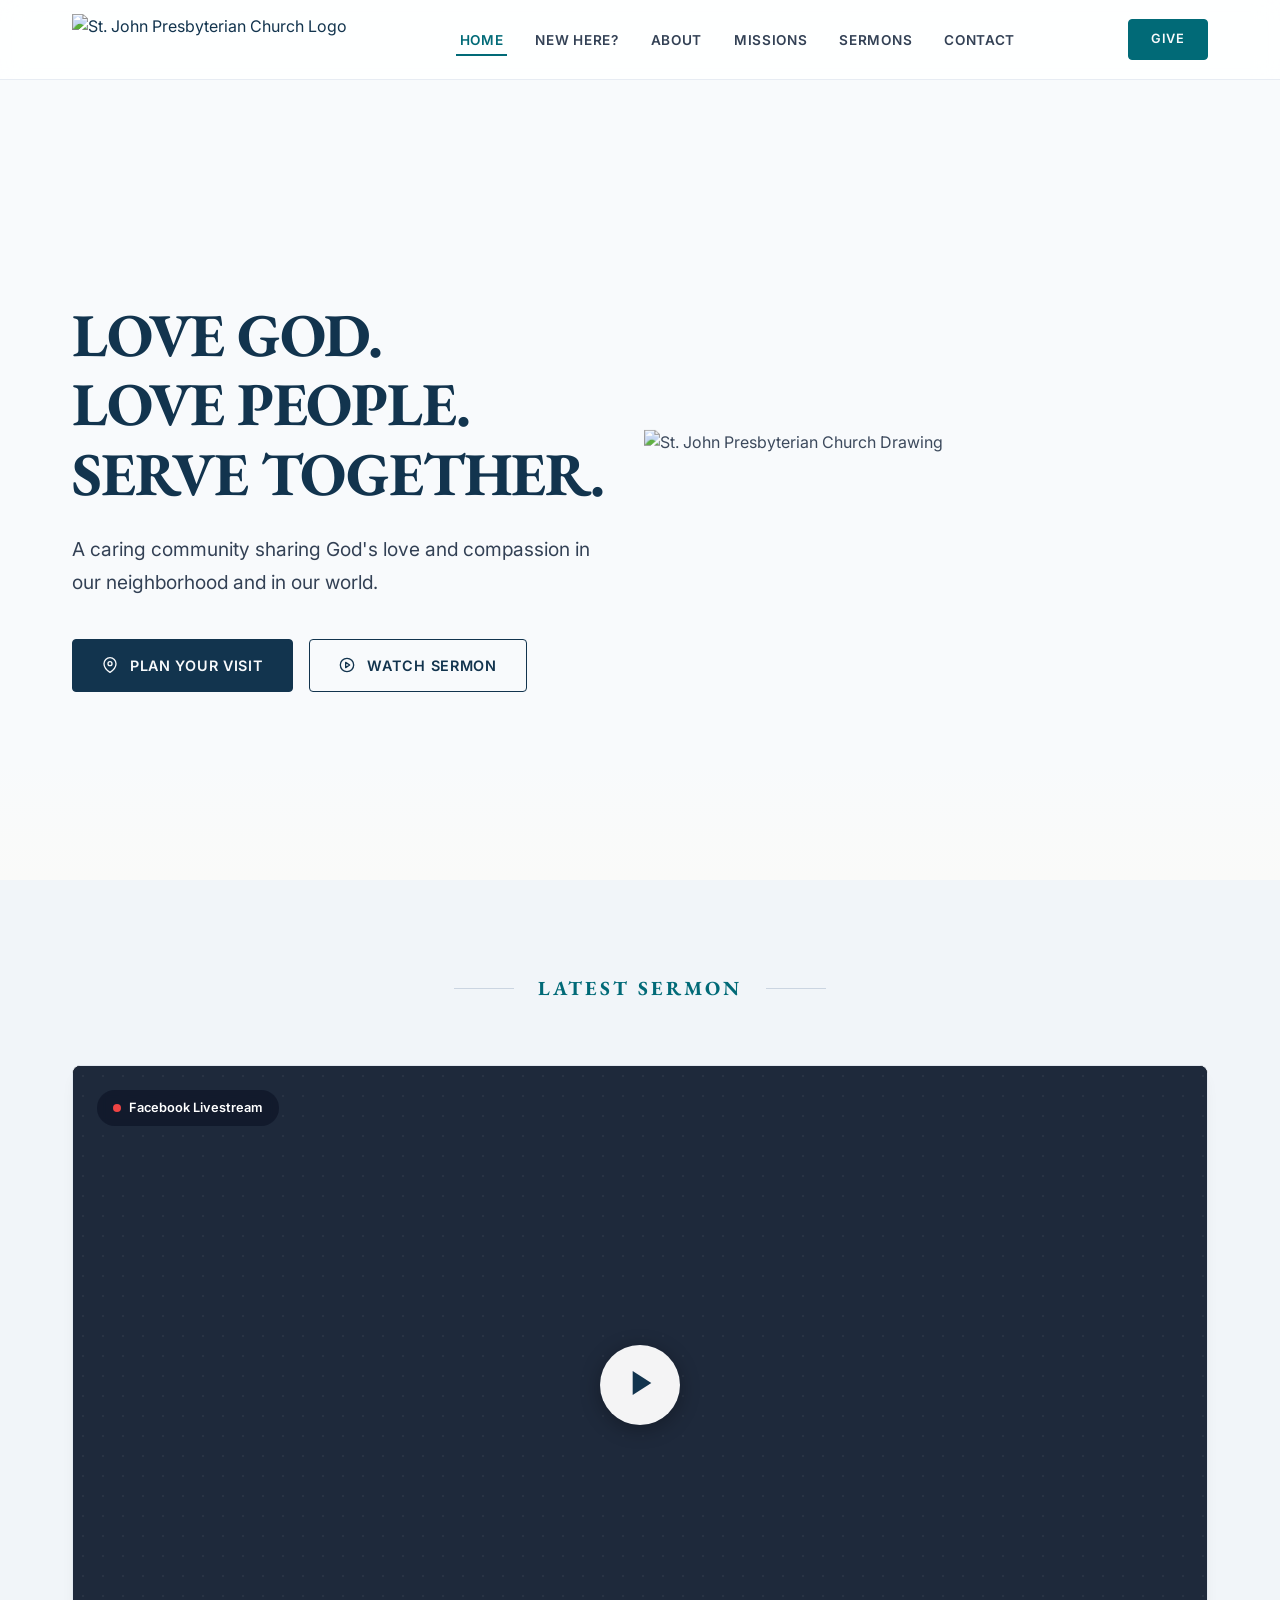
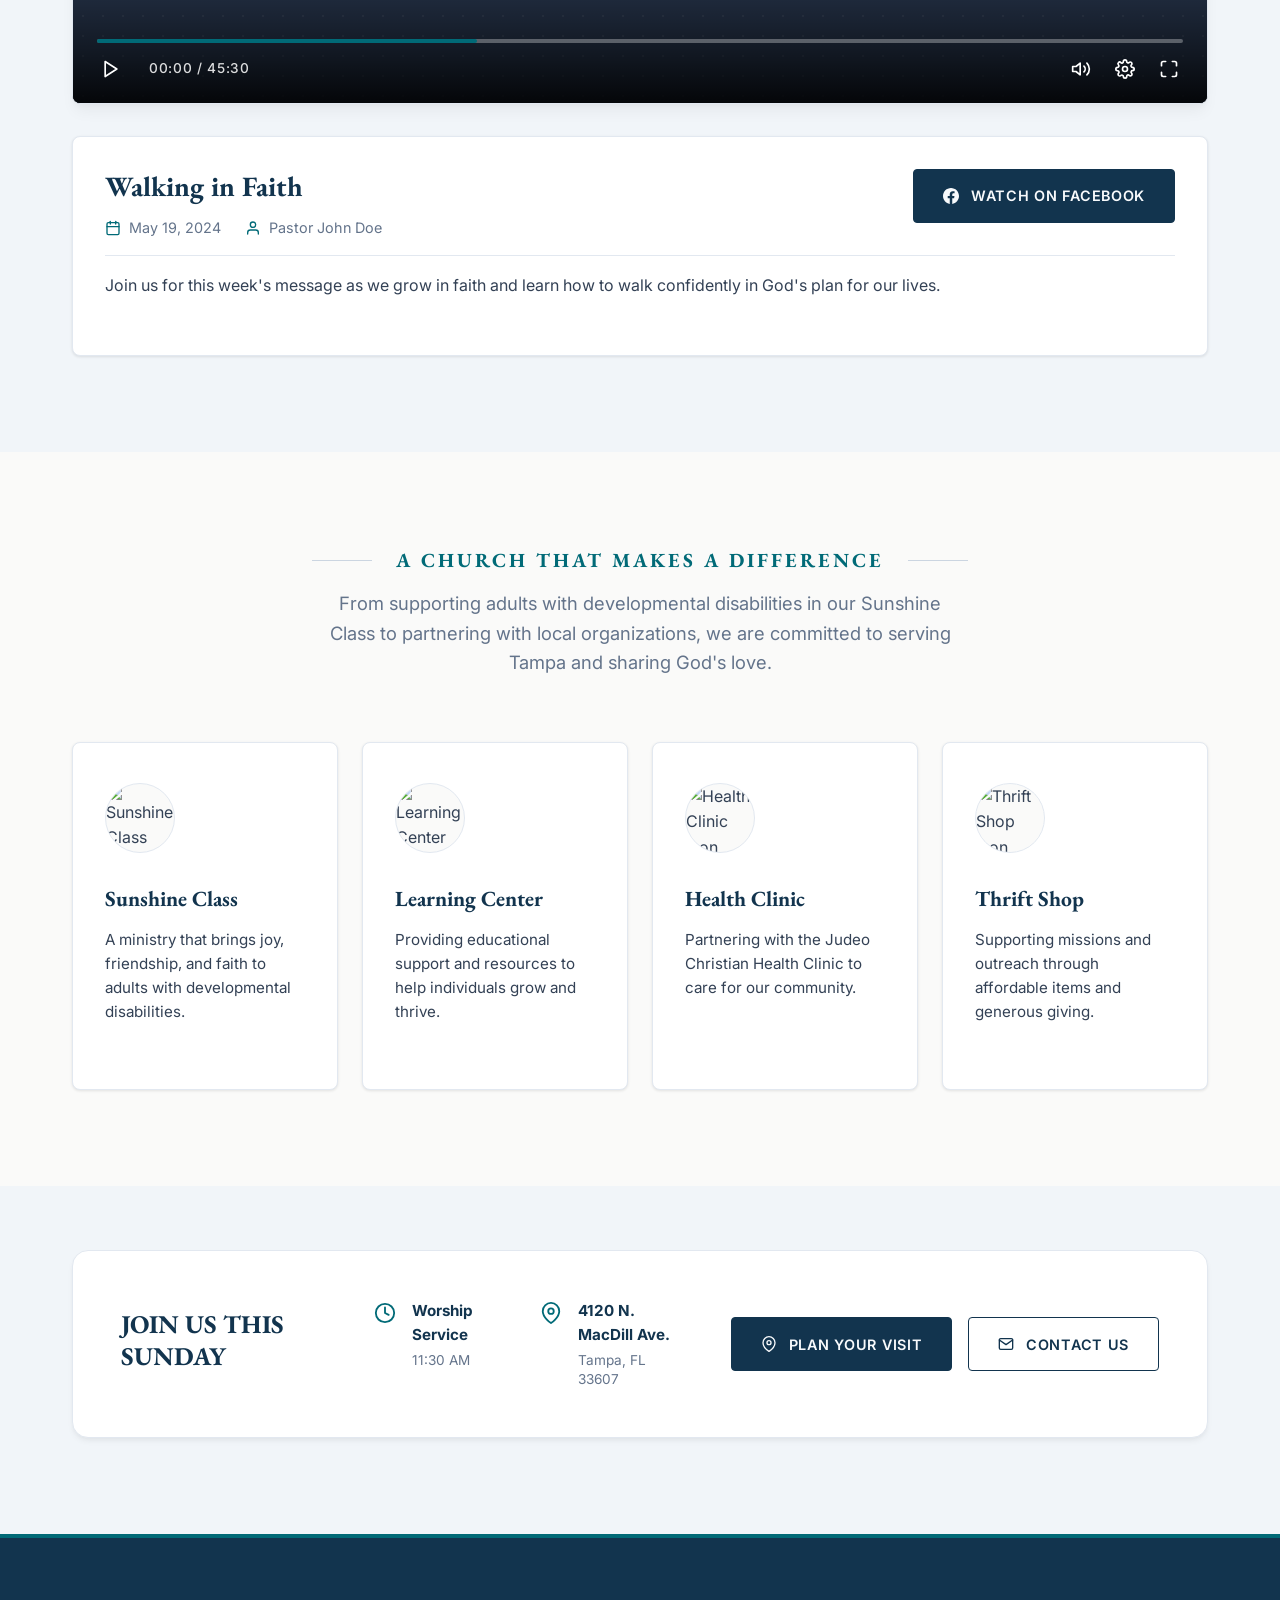
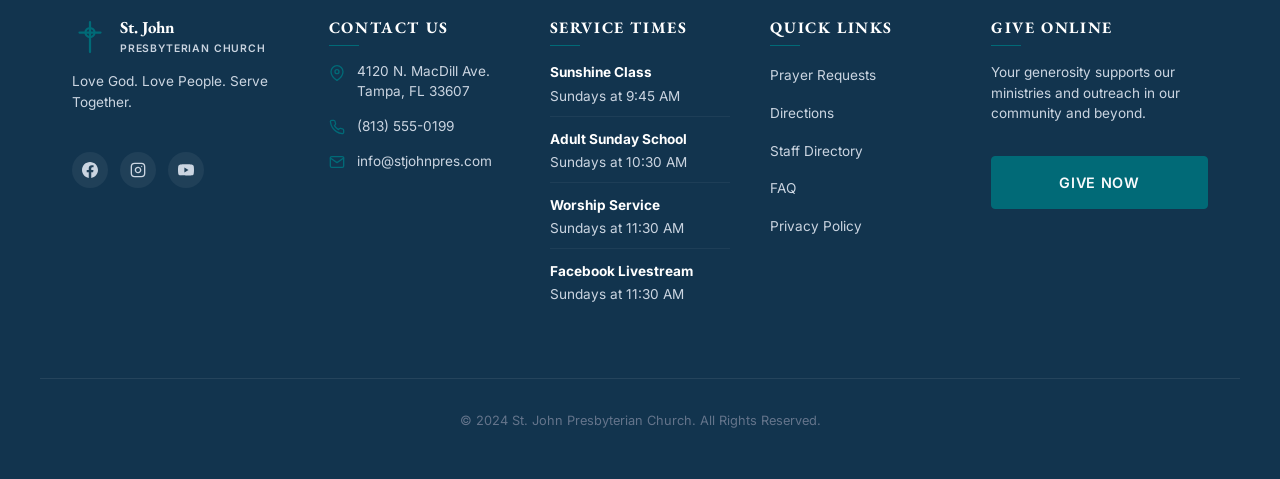
==== index.html @ 729cf743 "Add files via upload" ====
<!DOCTYPE html>
<html lang="en">
<head>
  <meta charset="UTF-8">
  <meta name="viewport" content="width=device-width, initial-scale=1.0">
  <title>Home - St. John Presbyterian Church</title>
  <meta name="description" content="Welcome to St. John Presbyterian Church in Tampa, FL. A caring community sharing God's love and compassion. Join us for worship this Sunday.">
  <link rel="stylesheet" href="style.css">
</head>
<body>

  <!-- --- HEADER & NAVIGATION --- -->
  <header class="header" id="main-header">
    <div class="container header-container">
      <a href="index.html" class="logo" id="header-logo-link">
        <img src="images/logo.png" alt="St. John Presbyterian Church Logo" class="header-logo-img" id="header-logo-img">
      </a>

      <!-- Desktop Navigation Menu -->
      <nav class="nav-menu-wrapper">
        <ul class="nav-menu" id="desktop-nav">
          <li><a href="index.html" class="nav-link active">Home</a></li>
          <li><a href="new-here.html" class="nav-link">New Here?</a></li>
          <li><a href="about.html" class="nav-link">About</a></li>
          <li><a href="missions.html" class="nav-link">Missions</a></li>
          <li><a href="sermons.html" class="nav-link">Sermons</a></li>
          <li><a href="contact.html" class="nav-link">Contact</a></li>
        </ul>
      </nav>

      <div class="header-cta">
        <a href="#give-section" class="btn btn-accent btn-give" id="header-give-btn">Give</a>
        <button class="hamburger" id="menu-toggle" aria-label="Toggle Navigation Menu">
          <span></span>
          <span></span>
          <span></span>
        </button>
      </div>
    </div>
  </header>

  <!-- Mobile Drawer Menu Overlay -->
  <div class="mobile-drawer-overlay" id="menu-overlay"></div>
  
  <!-- Mobile Drawer Menu -->
  <div class="mobile-drawer" id="mobile-menu-drawer">
    <ul class="mobile-nav-list">
      <li><a href="index.html" class="mobile-nav-link active">Home</a></li>
      <li><a href="new-here.html" class="mobile-nav-link">New Here?</a></li>
      <li><a href="about.html" class="mobile-nav-link">About</a></li>
      <li><a href="missions.html" class="mobile-nav-link">Missions</a></li>
      <li><a href="sermons.html" class="mobile-nav-link">Sermons</a></li>
      <li><a href="contact.html" class="mobile-nav-link">Contact</a></li>
    </ul>
    <div style="margin-top: 2rem;">
      <a href="#give-section" class="btn btn-accent" style="width: 100%;" id="mobile-give-btn">Give Now</a>
    </div>
  </div>

  <!-- --- HERO SECTION --- -->
  <section class="hero-home fade-in-element visible">
    <div class="container grid-2">
      <div class="hero-content">
        <h1 class="hero-title" id="home-hero-title">
          <span>LOVE GOD.</span>
          <span>LOVE PEOPLE.</span>
          <span>SERVE TOGETHER.</span>
        </h1>
        <p class="hero-subtitle" id="home-hero-subtitle">
          <span class="desktop-text">A caring community sharing God's love and compassion in our neighborhood and in our world.</span>
          <span class="mobile-text" style="display:none;">Community-focused church serving Tampa.</span>
        </p>
        <div class="hero-buttons">
          <a href="contact.html" class="btn btn-filled" id="hero-plan-visit-btn">
            <svg xmlns="http://www.w3.org/2000/svg" viewBox="0 0 24 24" fill="none" stroke="currentColor" stroke-width="2" stroke-linecap="round" stroke-linejoin="round">
              <path d="M21 10c0 7-9 13-9 13s-9-6-9-13a9 9 0 0 1 18 0z"></path>
              <circle cx="12" cy="10" r="3"></circle>
            </svg>
            Plan Your Visit
          </a>
          <a href="sermons.html" class="btn btn-outline" id="hero-watch-sermon-btn">
            <svg xmlns="http://www.w3.org/2000/svg" viewBox="0 0 24 24" fill="none" stroke="currentColor" stroke-width="2" stroke-linecap="round" stroke-linejoin="round">
              <circle cx="12" cy="12" r="10"></circle>
              <polygon points="10 8 16 12 10 16 10 8"></polygon>
            </svg>
            Watch Sermon
          </a>
        </div>
      </div>
    </div>
    <!-- Clean line SVG Illustration overlayed on the right for desktop -->
    <div class="hero-illustration-wrap">
      <img src="images/church_illustration.svg" alt="St. John Presbyterian Church Drawing" />
    </div>
  </section>

  <!-- --- LATEST SERMON SECTION --- -->
  <section class="section section-bg fade-in-element">
    <div class="container">
      <div class="section-title-wrap">
        <div class="section-title-decor">
          <h2>Latest Sermon</h2>
        </div>
      </div>

      <div class="video-player-container" id="latest-sermon-player">
        <div class="video-screen">
          <div class="video-badge" id="player-badge">Facebook Livestream</div>
          <button class="video-play-center" id="player-play-btn" aria-label="Play Sermon Video">
            <svg xmlns="http://www.w3.org/2000/svg" viewBox="0 0 24 24" fill="currentColor">
              <polygon points="5 3 19 12 5 21 5 3"></polygon>
            </svg>
          </button>
          
          <div class="video-controls">
            <div class="video-timeline-wrap" id="player-timeline">
              <div class="video-timeline-bar" id="player-timeline-bar"></div>
            </div>
            <div class="video-control-buttons">
              <div class="video-control-left">
                <button class="video-icon-btn" id="player-play-btn-ctrl" aria-label="Play/Pause">
                  <svg xmlns="http://www.w3.org/2000/svg" viewBox="0 0 24 24" fill="none" stroke="currentColor" stroke-width="2" stroke-linecap="round" stroke-linejoin="round">
                    <polygon points="5 3 19 12 5 21 5 3"></polygon>
                  </svg>
                </button>
                <span class="video-time" id="player-time-display">00:00 / 45:30</span>
              </div>
              <div class="video-control-right">
                <button class="video-icon-btn" aria-label="Volume">
                  <svg xmlns="http://www.w3.org/2000/svg" viewBox="0 0 24 24" fill="none" stroke="currentColor" stroke-width="2" stroke-linecap="round" stroke-linejoin="round">
                    <polygon points="11 5 6 9 2 9 2 15 6 15 11 19 11 5"></polygon>
                    <path d="M19.07 4.93a10 10 0 0 1 0 14.14M15.54 8.46a5 5 0 0 1 0 7.07"></path>
                  </svg>
                </button>
                <button class="video-icon-btn" aria-label="Settings">
                  <svg xmlns="http://www.w3.org/2000/svg" viewBox="0 0 24 24" fill="none" stroke="currentColor" stroke-width="2" stroke-linecap="round" stroke-linejoin="round">
                    <circle cx="12" cy="12" r="3"></circle>
                    <path d="M19.4 15a1.65 1.65 0 0 0 .33 1.82l.06.06a2 2 0 1 1-2.83 2.83l-.06-.06a1.65 1.65 0 0 0-1.82-.33 1.65 1.65 0 0 0-1 1.51V21a2 2 0 0 1-4 0v-.09A1.65 1.65 0 0 0 9 19.4a1.65 1.65 0 0 0-1.82.33l-.06.06a2 2 0 1 1-2.83-2.83l.06-.06a1.65 1.65 0 0 0 .33-1.82 1.65 1.65 0 0 0-1.51-1H3a2 2 0 0 1 0-4h.09A1.65 1.65 0 0 0 4.6 9a1.65 1.65 0 0 0-.33-1.82l-.06-.06a2 2 0 1 1 2.83-2.83l.06.06a1.65 1.65 0 0 0 1.82.33H9a1.65 1.65 0 0 0 1-1.51V3a2 2 0 0 1 4 0v.09a1.65 1.65 0 0 0 1 1.51 1.65 1.65 0 0 0 1.82-.33l.06-.06a2 2 0 1 1 2.83 2.83l-.06.06a1.65 1.65 0 0 0-.33 1.82V9a1.65 1.65 0 0 0 1.51 1H21a2 2 0 0 1 0 4h-.09a1.65 1.65 0 0 0-1.51 1z"></path>
                  </svg>
                </button>
                <button class="video-icon-btn" aria-label="Fullscreen">
                  <svg xmlns="http://www.w3.org/2000/svg" viewBox="0 0 24 24" fill="none" stroke="currentColor" stroke-width="2" stroke-linecap="round" stroke-linejoin="round">
                    <path d="M8 3H5a2 2 0 0 0-2 2v3m18 0V5a2 2 0 0 0-2-2h-3m0 18h3a2 2 0 0 0 2-2v-3M3 16v3a2 2 0 0 0 2 2h3"></path>
                  </svg>
                </button>
              </div>
            </div>
          </div>
        </div>
      </div>

      <div class="video-meta-block">
        <div class="video-meta-header">
          <div>
            <h3 class="video-meta-title" id="sermon-title">Walking in Faith</h3>
            <div class="video-meta-info">
              <div class="video-meta-info-item">
                <svg xmlns="http://www.w3.org/2000/svg" viewBox="0 0 24 24" fill="none" stroke="currentColor" stroke-width="2" stroke-linecap="round" stroke-linejoin="round">
                  <rect x="3" y="4" width="18" height="18" rx="2" ry="2"></rect>
                  <line x1="16" y1="2" x2="16" y2="6"></line>
                  <line x1="8" y1="2" x2="8" y2="6"></line>
                  <line x1="3" y1="10" x2="21" y2="10"></line>
                </svg>
                <span>May 19, 2024</span>
              </div>
              <div class="video-meta-info-item">
                <svg xmlns="http://www.w3.org/2000/svg" viewBox="0 0 24 24" fill="none" stroke="currentColor" stroke-width="2" stroke-linecap="round" stroke-linejoin="round">
                  <path d="M20 21v-2a4 4 0 0 0-4-4H8a4 4 0 0 0-4 4v2"></path>
                  <circle cx="12" cy="7" r="4"></circle>
                </svg>
                <span>Pastor John Doe</span>
              </div>
            </div>
          </div>
          <a href="https://facebook.com" class="btn btn-filled" target="_blank" rel="noopener noreferrer" id="fb-watch-btn">
            <svg xmlns="http://www.w3.org/2000/svg" viewBox="0 0 24 24" fill="currentColor" style="width:16px;height:16px;">
              <path d="M24 12.073c0-6.627-5.373-12-12-12s-12 5.373-12 12c0 5.99 4.388 10.954 10.125 11.854v-8.385H7.078v-3.47h3.047V9.43c0-3.007 1.792-4.669 4.533-4.669 1.312 0 2.686.235 2.686.235v2.953H15.83c-1.491 0-1.956.925-1.956 1.874v2.25h3.328l-.532 3.47h-2.796v8.385C19.612 23.027 24 18.062 24 12.073z"/>
            </svg>
            Watch on Facebook
          </a>
        </div>
        <p class="video-meta-desc" id="sermon-desc">
          Join us for this week's message as we grow in faith and learn how to walk confidently in God's plan for our lives.
        </p>
      </div>
    </div>
  </section>

  <!-- --- A CHURCH THAT MAKES A DIFFERENCE --- -->
  <section class="section fade-in-element">
    <div class="container">
      <div class="section-title-wrap">
        <div class="section-title-decor">
          <h2>A Church That Makes A Difference</h2>
        </div>
        <p class="section-subtitle">
          From supporting adults with developmental disabilities in our Sunshine Class to partnering with local organizations, we are committed to serving Tampa and sharing God's love.
        </p>
      </div>

      <!-- Responsive layout: Grid on desktop, vertical List items on mobile -->
      <div class="card-grid grid-4 home-difference-grid">
        
        <!-- Desktop Card 1 -->
        <div class="card">
          <div class="card-icon-wrap">
            <img src="images/ministry_sunshine.svg" alt="Sunshine Class Icon" />
          </div>
          <h3>Sunshine Class</h3>
          <p class="card-desc">A ministry that brings joy, friendship, and faith to adults with developmental disabilities.</p>
        </div>

        <!-- Desktop Card 2 -->
        <div class="card">
          <div class="card-icon-wrap">
            <img src="images/ministry_learning.svg" alt="Learning Center Icon" />
          </div>
          <h3>Learning Center</h3>
          <p class="card-desc">Providing educational support and resources to help individuals grow and thrive.</p>
        </div>

        <!-- Desktop Card 3 -->
        <div class="card">
          <div class="card-icon-wrap">
            <img src="images/ministry_clinic.svg" alt="Health Clinic Icon" />
          </div>
          <h3>Health Clinic</h3>
          <p class="card-desc">Partnering with the Judeo Christian Health Clinic to care for our community.</p>
        </div>

        <!-- Desktop Card 4 -->
        <div class="card">
          <div class="card-icon-wrap">
            <img src="images/ministry_thrift.svg" alt="Thrift Shop Icon" />
          </div>
          <h3>Thrift Shop</h3>
          <p class="card-desc">Supporting missions and outreach through affordable items and generous giving.</p>
        </div>

        <!-- --- Mobile List Items (Hidden on Desktop) --- -->
        <!-- Mobile Item 1 -->
        <a href="missions.html" class="mobile-list-item">
          <div class="mobile-list-content">
            <div class="mobile-list-icon">
              <img src="images/ministry_sunshine.svg" alt="" />
            </div>
            <div class="mobile-list-text">
              <h4>Sunshine Class</h4>
              <p>A ministry that brings joy and support to adults with developmental disabilities.</p>
            </div>
          </div>
          <div class="mobile-list-chevron">
            <svg xmlns="http://www.w3.org/2000/svg" viewBox="0 0 24 24" fill="none" stroke="currentColor" stroke-width="2" stroke-linecap="round" stroke-linejoin="round">
              <polyline points="9 18 15 12 9 6"></polyline>
            </svg>
          </div>
        </a>

        <!-- Mobile Item 2 -->
        <a href="missions.html" class="mobile-list-item">
          <div class="mobile-list-content">
            <div class="mobile-list-icon">
              <img src="images/ministry_learning.svg" alt="" />
            </div>
            <div class="mobile-list-text">
              <h4>Learning Center</h4>
              <p>Providing educational support and resources to help individuals grow and thrive.</p>
            </div>
          </div>
          <div class="mobile-list-chevron">
            <svg xmlns="http://www.w3.org/2000/svg" viewBox="0 0 24 24" fill="none" stroke="currentColor" stroke-width="2" stroke-linecap="round" stroke-linejoin="round">
              <polyline points="9 18 15 12 9 6"></polyline>
            </svg>
          </div>
        </a>

        <!-- Mobile Item 3 -->
        <a href="missions.html" class="mobile-list-item">
          <div class="mobile-list-content">
            <div class="mobile-list-icon">
              <img src="images/ministry_clinic.svg" alt="" />
            </div>
            <div class="mobile-list-text">
              <h4>Health Clinic</h4>
              <p>Partnering with the Judeo Christian Health Clinic to care for our community.</p>
            </div>
          </div>
          <div class="mobile-list-chevron">
            <svg xmlns="http://www.w3.org/2000/svg" viewBox="0 0 24 24" fill="none" stroke="currentColor" stroke-width="2" stroke-linecap="round" stroke-linejoin="round">
              <polyline points="9 18 15 12 9 6"></polyline>
            </svg>
          </div>
        </a>

        <!-- Mobile Item 4 -->
        <a href="missions.html" class="mobile-list-item">
          <div class="mobile-list-content">
            <div class="mobile-list-icon">
              <img src="images/ministry_thrift.svg" alt="" />
            </div>
            <div class="mobile-list-text">
              <h4>Thrift Shop</h4>
              <p>Supporting missions and outreach through affordable items and generous giving.</p>
            </div>
          </div>
          <div class="mobile-list-chevron">
            <svg xmlns="http://www.w3.org/2000/svg" viewBox="0 0 24 24" fill="none" stroke="currentColor" stroke-width="2" stroke-linecap="round" stroke-linejoin="round">
              <polyline points="9 18 15 12 9 6"></polyline>
            </svg>
          </div>
        </a>

      </div>
    </div>
  </section>

  <!-- --- JOIN US THIS SUNDAY BANNER --- -->
  <section class="section section-bg fade-in-element" style="padding: 2rem 0 6rem 0;">
    <div class="container">
      <div class="banner-block">
        <div class="banner-block-inner">
          <div class="banner-block-info">
            <div class="banner-block-text">
              <h3>JOIN US THIS SUNDAY</h3>
            </div>
            <div class="banner-details-list">
              <div class="banner-detail-item">
                <svg xmlns="http://www.w3.org/2000/svg" viewBox="0 0 24 24" fill="none" stroke="currentColor" stroke-width="2" stroke-linecap="round" stroke-linejoin="round">
                  <circle cx="12" cy="12" r="10"></circle>
                  <polyline points="12 6 12 12 16 14"></polyline>
                </svg>
                <div>
                  <div class="banner-detail-title">Worship Service</div>
                  <div class="banner-detail-desc">11:30 AM</div>
                </div>
              </div>
              <div class="banner-detail-item">
                <svg xmlns="http://www.w3.org/2000/svg" viewBox="0 0 24 24" fill="none" stroke="currentColor" stroke-width="2" stroke-linecap="round" stroke-linejoin="round">
                  <path d="M21 10c0 7-9 13-9 13s-9-6-9-13a9 9 0 0 1 18 0z"></path>
                  <circle cx="12" cy="10" r="3"></circle>
                </svg>
                <div>
                  <div class="banner-detail-title">4120 N. MacDill Ave.</div>
                  <div class="banner-detail-desc">Tampa, FL 33607</div>
                </div>
              </div>
            </div>
          </div>
          <div class="banner-block-buttons">
            <a href="contact.html" class="btn btn-filled">
              <svg xmlns="http://www.w3.org/2000/svg" viewBox="0 0 24 24" fill="none" stroke="currentColor" stroke-width="2" stroke-linecap="round" stroke-linejoin="round">
                <path d="M21 10c0 7-9 13-9 13s-9-6-9-13a9 9 0 0 1 18 0z"></path>
                <circle cx="12" cy="10" r="3"></circle>
              </svg>
              Plan Your Visit
            </a>
            <a href="contact.html#contact-anchor" class="btn btn-outline">
              <svg xmlns="http://www.w3.org/2000/svg" viewBox="0 0 24 24" fill="none" stroke="currentColor" stroke-width="2" stroke-linecap="round" stroke-linejoin="round">
                <path d="M4 4h16c1.1 0 2 .9 2 2v12c0 1.1-.9 2-2 2H4c-1.1 0-2-.9-2-2V6c0-1.1.9-2 2-2z"></path>
                <polyline points="22,6 12,13 2,6"></polyline>
              </svg>
              Contact Us
            </a>
          </div>
        </div>
      </div>
    </div>
  </section>

  <!-- --- FOOTER --- -->
  <footer class="footer" id="give-section">
    <div class="container footer-grid">
      
      <!-- Column 1: Logo & Info -->
      <div class="footer-col-logo">
        <div class="footer-logo-wrap">
          <svg xmlns="http://www.w3.org/2000/svg" viewBox="0 0 24 24" fill="none" stroke="currentColor" stroke-width="1.5" stroke-linecap="round" stroke-linejoin="round">
            <path d="M 12 2 L 12 22 M 5 9 L 19 9" />
            <circle cx="12" cy="9" r="3" />
          </svg>
          <div class="footer-logo-title">St. John<br><span style="font-family:var(--font-sans); font-size: 0.65rem; font-weight: 600; text-transform: uppercase; letter-spacing: 0.08em; color: var(--color-border-dark);">Presbyterian Church</span></div>
        </div>
        <p class="footer-desc">
          Love God. Love People. Serve Together.
        </p>
        <div class="footer-social-icons">
          <a href="https://facebook.com" class="footer-social-link" aria-label="Facebook">
            <svg xmlns="http://www.w3.org/2000/svg" viewBox="0 0 24 24" fill="currentColor">
              <path d="M24 12.073c0-6.627-5.373-12-12-12s-12 5.373-12 12c0 5.99 4.388 10.954 10.125 11.854v-8.385H7.078v-3.47h3.047V9.43c0-3.007 1.792-4.669 4.533-4.669 1.312 0 2.686.235 2.686.235v2.953H15.83c-1.491 0-1.956.925-1.956 1.874v2.25h3.328l-.532 3.47h-2.796v8.385C19.612 23.027 24 18.062 24 12.073z"/>
            </svg>
          </a>
          <a href="https://instagram.com" class="footer-social-link" aria-label="Instagram">
            <svg xmlns="http://www.w3.org/2000/svg" viewBox="0 0 24 24" fill="none" stroke="currentColor" stroke-width="2" stroke-linecap="round" stroke-linejoin="round">
              <rect x="2" y="2" width="20" height="20" rx="5" ry="5"></rect>
              <path d="M16 11.37A4 4 0 1 1 12.63 8 4 4 0 0 1 16 11.37z"></path>
              <line x1="17.5" y1="6.5" x2="17.51" y2="6.5"></line>
            </svg>
          </a>
          <a href="https://youtube.com" class="footer-social-link" aria-label="YouTube">
            <svg xmlns="http://www.w3.org/2000/svg" viewBox="0 0 24 24" fill="currentColor">
              <path d="M23.498 6.163a3.003 3.003 0 0 0-2.11-2.11C19.517 3.545 12 3.545 12 3.545s-7.517 0-9.388.508a3.003 3.003 0 0 0-2.11 2.11C0 8.033 0 12 0 12s0 3.967.502 5.837a3.003 3.003 0 0 0 2.11 2.11c1.871.508 9.388.508 9.388.508s7.517 0 9.388-.508a3.002 3.002 0 0 0 2.11-2.11C24 15.967 24 12 24 12s0-3.967-.502-5.837zM9.545 15.568V8.432L15.818 12l-6.273 3.568z"/>
            </svg>
          </a>
        </div>
      </div>

      <!-- Column 2: Contact Info -->
      <div class="footer-col-info">
        <h4 class="footer-col-title">Contact Us</h4>
        <button class="footer-accordion-header">
          <span>Contact Us</span>
          <svg xmlns="http://www.w3.org/2000/svg" viewBox="0 0 24 24" fill="none" stroke="currentColor" stroke-width="2.5" stroke-linecap="round" stroke-linejoin="round">
            <polyline points="9 18 15 12 9 6"></polyline>
          </svg>
        </button>
        <div class="footer-accordion-content">
          <ul class="footer-info-list">
            <li class="footer-info-item">
              <svg xmlns="http://www.w3.org/2000/svg" viewBox="0 0 24 24" fill="none" stroke="currentColor" stroke-width="2" stroke-linecap="round" stroke-linejoin="round">
                <path d="M21 10c0 7-9 13-9 13s-9-6-9-13a9 9 0 0 1 18 0z"></path>
                <circle cx="12" cy="10" r="3"></circle>
              </svg>
              <span>4120 N. MacDill Ave.<br>Tampa, FL 33607</span>
            </li>
            <li class="footer-info-item">
              <svg xmlns="http://www.w3.org/2000/svg" viewBox="0 0 24 24" fill="none" stroke="currentColor" stroke-width="2" stroke-linecap="round" stroke-linejoin="round">
                <path d="M22 16.92v3a2 2 0 0 1-2.18 2 19.79 19.79 0 0 1-8.63-3.07 19.5 19.5 0 0 1-6-6 19.79 19.79 0 0 1-3.07-8.67A2 2 0 0 1 4.11 2h3a2 2 0 0 1 2 1.72 12.84 12.84 0 0 0 .7 2.81 2 2 0 0 1-.45 2.11L8.09 9.91a16 16 0 0 0 6 6l1.27-1.27a2 2 0 0 1 2.11-.45 12.84 12.84 0 0 0 2.81.7A2 2 0 0 1 22 16.92z"></path>
              </svg>
              <span>(813) 555-0199</span>
            </li>
            <li class="footer-info-item">
              <svg xmlns="http://www.w3.org/2000/svg" viewBox="0 0 24 24" fill="none" stroke="currentColor" stroke-width="2" stroke-linecap="round" stroke-linejoin="round">
                <path d="M4 4h16c1.1 0 2 .9 2 2v12c0 1.1-.9 2-2 2H4c-1.1 0-2-.9-2-2V6c0-1.1.9-2 2-2z"></path>
                <polyline points="22,6 12,13 2,6"></polyline>
              </svg>
              <span><a href="mailto:info@stjohnpres.com">info@stjohnpres.com</a></span>
            </li>
          </ul>
        </div>
      </div>

      <!-- Column 3: Service Times -->
      <div class="footer-col-times">
        <h4 class="footer-col-title">Service Times</h4>
        <button class="footer-accordion-header">
          <span>Service Times</span>
          <svg xmlns="http://www.w3.org/2000/svg" viewBox="0 0 24 24" fill="none" stroke="currentColor" stroke-width="2.5" stroke-linecap="round" stroke-linejoin="round">
            <polyline points="9 18 15 12 9 6"></polyline>
          </svg>
        </button>
        <div class="footer-accordion-content">
          <div class="footer-service-times">
            <div class="footer-time-row">
              <span class="footer-time-label">Sunshine Class</span>
              <span class="footer-time-value">Sundays at 9:45 AM</span>
            </div>
            <div class="footer-time-row">
              <span class="footer-time-label">Adult Sunday School</span>
              <span class="footer-time-value">Sundays at 10:30 AM</span>
            </div>
            <div class="footer-time-row">
              <span class="footer-time-label">Worship Service</span>
              <span class="footer-time-value">Sundays at 11:30 AM</span>
            </div>
            <div class="footer-time-row" style="border:none;">
              <span class="footer-time-label">Facebook Livestream</span>
              <span class="footer-time-value">Sundays at 11:30 AM</span>
            </div>
          </div>
        </div>
      </div>

      <!-- Column 4: Quick Links -->
      <div class="footer-col-nav">
        <h4 class="footer-col-title">Quick Links</h4>
        <button class="footer-accordion-header">
          <span>Quick Links</span>
          <svg xmlns="http://www.w3.org/2000/svg" viewBox="0 0 24 24" fill="none" stroke="currentColor" stroke-width="2.5" stroke-linecap="round" stroke-linejoin="round">
            <polyline points="9 18 15 12 9 6"></polyline>
          </svg>
        </button>
        <div class="footer-accordion-content">
          <ul class="footer-nav-list">
            <li><a href="#" class="footer-nav-link" data-open-modal="prayer">Prayer Requests</a></li>
            <li><a href="contact.html#directions" class="footer-nav-link">Directions</a></li>
            <li><a href="about.html#staff" class="footer-nav-link">Staff Directory</a></li>
            <li><a href="new-here.html#faq" class="footer-nav-link">FAQ</a></li>
            <li><a href="#" class="footer-nav-link">Privacy Policy</a></li>
          </ul>
        </div>
      </div>

      <!-- Column 5: Give Block -->
      <div class="footer-col-give">
        <h4 class="footer-col-title">Give Online</h4>
        <button class="footer-accordion-header">
          <span>Give Online</span>
          <svg xmlns="http://www.w3.org/2000/svg" viewBox="0 0 24 24" fill="none" stroke="currentColor" stroke-width="2.5" stroke-linecap="round" stroke-linejoin="round">
            <polyline points="9 18 15 12 9 6"></polyline>
          </svg>
        </button>
        <div class="footer-accordion-content">
          <div class="footer-give-block">
            <p class="footer-give-text">
              Your generosity supports our ministries and outreach in our community and beyond.
            </p>
            <a href="javascript:void(0)" onclick="showToast('Online Giving', 'Thank you for your support! Secure giving portal is loading...')" class="btn btn-accent" style="text-align: center;">Give Now</a>
          </div>
        </div>
      </div>

    </div>

    <div class="container footer-bottom">
      <p>&copy; 2024 St. John Presbyterian Church. All Rights Reserved.</p>
    </div>
  </footer>

  <!-- --- PRAYER REQUEST MODAL --- -->
  <div class="modal-overlay" id="prayer-modal">
    <div class="modal-container">
      <div class="modal-header">
        <h3 class="modal-title">Submit a Prayer Request</h3>
        <button class="modal-close" aria-label="Close Modal">
          <svg xmlns="http://www.w3.org/2000/svg" viewBox="0 0 24 24" fill="none" stroke="currentColor" stroke-width="2" stroke-linecap="round" stroke-linejoin="round">
            <line x1="18" y1="6" x2="6" y2="18"></line>
            <line x1="6" y1="6" x2="18" y2="18"></line>
          </svg>
        </button>
      </div>
      <div class="modal-body">
        <form id="prayer-request-form">
          <div class="form-group">
            <label for="prayer-name" class="form-label">Your Name (Optional)</label>
            <input type="text" id="prayer-name" class="form-input" placeholder="e.g. Jane Doe">
          </div>
          <div class="form-group">
            <label for="prayer-email" class="form-label">Email Address (Optional)</label>
            <input type="email" id="prayer-email" class="form-input" placeholder="e.g. jane@example.com">
          </div>
          <div class="form-group">
            <label for="prayer-content" class="form-label">Your Prayer Request</label>
            <textarea id="prayer-content" class="form-textarea" required placeholder="How can we pray for you?"></textarea>
          </div>
          <div class="form-group">
            <label class="form-checkbox-label">
              <input type="checkbox" id="prayer-anonymous">
              <span>Keep this request anonymous / pastoral staff only</span>
            </label>
          </div>
          <div class="form-btn-row">
            <button type="submit" class="btn btn-accent">Submit Request</button>
          </div>
        </form>
      </div>
    </div>
  </div>

  <script src="script.js"></script>
</body>
</html>
---- style.css ----
/* 
 * St. John Presbyterian Church - Main CSS Stylesheet
 * Contains design system, layout grid, typography, custom components and animations.
 */

@import url('https://fonts.googleapis.com/css2?family=EB+Garamond:ital,wght@0,400..800;1,400..800&family=Inter:wght@300;400;500;600;700&display=swap');

/* --- Design System & CSS Variables --- */
:root {
  --font-serif: 'EB Garamond', Georgia, 'Times New Roman', serif;
  --font-sans: 'Inter', -apple-system, BlinkMacSystemFont, "Segoe UI", Roboto, Helvetica, Arial, sans-serif;
  
  /* Color Palette */
  --color-primary-dark: #12344E;   /* Brand Navy Blue */
  --color-primary: #1c4566;        /* Cohesive Dark Slate/Navy Blue */
  --color-accent: #016A77;         /* Brand Teal */
  --color-accent-hover: #015661;   /* Darker Teal */
  --color-accent-light: #e6f2f3;   /* Light Ice Teal */
  --color-bg-light: #fafaf9;       /* Stone 50 (Warm Off-white) */
  --color-bg-card: #ffffff;
  --color-text-main: #334155;      /* Slate 700 */
  --color-text-muted: #64748b;    /* Slate 500 */
  --color-text-light: #f8fafc;     /* Slate 50 */
  --color-border: #e2e8f0;         /* Slate 200 */
  --color-border-dark: #cbd5e1;    /* Slate 300 */
  
  /* Layout & Sizing */
  --max-width: 1200px;
  --header-height: 80px;
  --radius-sm: 4px;
  --radius-md: 8px;
  --radius-lg: 16px;
  --transition-fast: 0.2s ease;
  --transition-normal: 0.3s cubic-bezier(0.4, 0, 0.2, 1);
  --shadow-sm: 0 1px 3px rgba(0, 0, 0, 0.1);
  --shadow-md: 0 4px 6px -1px rgba(0, 0, 0, 0.05), 0 2px 4px -1px rgba(0, 0, 0, 0.03);
  --shadow-lg: 0 10px 15px -3px rgba(0, 0, 0, 0.05), 0 4px 6px -2px rgba(0, 0, 0, 0.03);
}

/* --- Base Styles --- */
*, *::before, *::after {
  box-sizing: border-box;
  margin: 0;
  padding: 0;
}

html {
  scroll-behavior: smooth;
  -webkit-font-smoothing: antialiased;
  -moz-osx-font-smoothing: grayscale;
}

body {
  font-family: var(--font-sans);
  font-size: 16px;
  line-height: 1.6;
  color: var(--color-text-main);
  background-color: var(--color-bg-light);
  overflow-x: hidden;
}

/* --- Typography --- */
h1, h2, h3, h4, h5, h6 {
  font-family: var(--font-serif);
  color: var(--color-primary-dark);
  font-weight: 700;
  line-height: 1.25;
}

h1 {
  font-size: clamp(2.2rem, 5vw, 3.5rem);
  letter-spacing: -0.02em;
}

h2 {
  font-size: clamp(1.8rem, 4vw, 2.5rem);
  letter-spacing: -0.01em;
  position: relative;
  margin-bottom: 1.5rem;
}

h3 {
  font-size: clamp(1.3rem, 2.5vw, 1.75rem);
  margin-bottom: 0.75rem;
}

p {
  margin-bottom: 1rem;
}

a {
  color: inherit;
  text-decoration: none;
  transition: var(--transition-fast);
}

/* --- Layout Utility Classes --- */
.container {
  width: 100%;
  max-width: var(--max-width);
  margin: 0 auto;
  padding: 0 2rem;
}

.section {
  padding: 6rem 0;
}

.section-bg {
  background-color: #f1f5f9; /* Slate 100 for section contrast */
}

.grid-2 {
  display: grid;
  grid-template-columns: repeat(2, 1fr);
  gap: 3rem;
  align-items: center;
}

.grid-3 {
  display: grid;
  grid-template-columns: repeat(3, 1fr);
  gap: 2rem;
}

.grid-4 {
  display: grid;
  grid-template-columns: repeat(4, 1fr);
  gap: 1.5rem;
}

.flex-center {
  display: flex;
  justify-content: center;
  align-items: center;
}

.text-center {
  text-align: center;
}

.text-muted {
  color: var(--color-text-muted);
}

.mb-4 { margin-bottom: 1rem; }
.mb-8 { margin-bottom: 2rem; }
.mb-12 { margin-bottom: 3rem; }

/* --- Decorative Section Divider (Centered Title Line) --- */
.section-title-wrap {
  text-align: center;
  margin-bottom: 4rem;
  max-width: 800px;
  margin-left: auto;
  margin-right: auto;
}

.section-title-decor {
  display: flex;
  align-items: center;
  justify-content: center;
  gap: 1.5rem;
  margin-bottom: 1rem;
}

.section-title-decor::before,
.section-title-decor::after {
  content: "";
  height: 1px;
  width: 60px;
  background-color: var(--color-border-dark);
}

.section-title-decor h2 {
  margin-bottom: 0;
  text-transform: uppercase;
  font-size: 1.25rem;
  letter-spacing: 0.15em;
  color: var(--color-accent);
}

.section-subtitle {
  font-size: 1.15rem;
  color: var(--color-text-muted);
  max-width: 650px;
  margin: 0 auto;
}

/* --- Buttons --- */
.btn {
  display: inline-flex;
  align-items: center;
  justify-content: center;
  gap: 0.75rem;
  font-family: var(--font-sans);
  font-weight: 600;
  font-size: 0.9rem;
  text-transform: uppercase;
  letter-spacing: 0.05em;
  padding: 0.9rem 1.8rem;
  border-radius: var(--radius-sm);
  transition: var(--transition-normal);
  cursor: pointer;
}

.btn-filled {
  background-color: var(--color-primary-dark);
  color: var(--color-text-light);
  border: 1px solid var(--color-primary-dark);
}

.btn-filled:hover {
  background-color: var(--color-accent);
  border-color: var(--color-accent);
  box-shadow: 0 4px 12px rgba(1, 106, 119, 0.2);
  transform: translateY(-2px);
}

.btn-outline {
  background-color: transparent;
  color: var(--color-primary-dark);
  border: 1.5px solid var(--color-primary-dark);
}

.btn-outline:hover {
  background-color: rgba(15, 23, 42, 0.05);
  transform: translateY(-2px);
}

.btn-accent {
  background-color: var(--color-accent);
  color: var(--color-text-light);
  border: 1px solid var(--color-accent);
}

.btn-accent:hover {
  background-color: var(--color-accent-hover);
  border-color: var(--color-accent-hover);
  box-shadow: 0 4px 12px rgba(1, 86, 97, 0.2);
  transform: translateY(-2px);
}

.btn-accent-outline {
  background-color: transparent;
  color: var(--color-accent);
  border: 1.5px solid var(--color-accent);
}

.btn-accent-outline:hover {
  background-color: var(--color-accent-light);
  transform: translateY(-2px);
}

/* SVG icon styling within buttons */
.btn svg {
  width: 16px;
  height: 16px;
  transition: transform var(--transition-fast);
}

.btn:hover svg {
  transform: translateX(2px);
}

/* --- Header / Navigation --- */
.header {
  position: fixed;
  top: 0;
  left: 0;
  width: 100%;
  height: var(--header-height);
  z-index: 1000;
  background-color: rgba(255, 255, 255, 0.85);
  backdrop-filter: blur(12px);
  -webkit-backdrop-filter: blur(12px);
  border-bottom: 1px solid rgba(226, 232, 240, 0.8);
  transition: var(--transition-normal);
}

.header.scrolled {
  background-color: #ffffff;
  height: 70px;
  box-shadow: var(--shadow-sm);
}

.header-container {
  display: flex;
  justify-content: space-between;
  align-items: center;
  height: 100%;
}

.logo {
  display: flex;
  align-items: center;
  gap: 0.75rem;
  color: var(--color-primary-dark);
}

.logo img {
  height: 52px;
  width: auto;
  display: block;
}

.logo svg {
  width: 40px;
  height: 40px;
  color: var(--color-accent);
}

.logo-text {
  display: flex;
  flex-direction: column;
}

.logo-title {
  font-family: var(--font-serif);
  font-weight: 700;
  font-size: 1.15rem;
  line-height: 1.1;
  letter-spacing: 0.02em;
}

.logo-subtitle {
  font-family: var(--font-sans);
  font-size: 0.7rem;
  font-weight: 600;
  color: var(--color-text-muted);
  letter-spacing: 0.1em;
  text-transform: uppercase;
}

.nav-menu {
  display: flex;
  align-items: center;
  gap: 1.5rem;
  list-style: none;
}

.nav-link {
  font-size: 0.85rem;
  font-weight: 600;
  text-transform: uppercase;
  letter-spacing: 0.05em;
  color: var(--color-text-main);
  padding: 0.5rem 0.25rem;
  position: relative;
}

.nav-link::after {
  content: "";
  position: absolute;
  bottom: 0;
  left: 0;
  width: 0;
  height: 2px;
  background-color: var(--color-accent);
  transition: var(--transition-normal);
}

.nav-link:hover, .nav-link.active {
  color: var(--color-accent);
}

.nav-link:hover::after, .nav-link.active::after {
  width: 100%;
}

.header-cta {
  display: flex;
  align-items: center;
  gap: 1rem;
}

.btn-give {
  padding: 0.6rem 1.4rem;
  font-size: 0.8rem;
}

/* Hamburger menu button for mobile */
.hamburger {
  display: none;
  background: none;
  border: none;
  cursor: pointer;
  padding: 0.5rem;
  z-index: 1100;
}

.hamburger span {
  display: block;
  width: 24px;
  height: 2px;
  background-color: var(--color-primary-dark);
  margin: 5px 0;
  transition: var(--transition-normal);
}

/* Mobile Menu Drawer */
.mobile-drawer {
  position: fixed;
  top: 0;
  right: -100%;
  width: 300px;
  height: 100vh;
  background-color: #ffffff;
  z-index: 1050;
  box-shadow: -5px 0 25px rgba(0, 0, 0, 0.1);
  padding: 6rem 2rem 2rem 2rem;
  display: flex;
  flex-direction: column;
  gap: 2rem;
  transition: var(--transition-normal);
}

.mobile-drawer.open {
  right: 0;
}

.mobile-nav-list {
  display: flex;
  flex-direction: column;
  gap: 1.5rem;
  list-style: none;
}

.mobile-nav-link {
  font-family: var(--font-serif);
  font-size: 1.25rem;
  font-weight: 600;
  color: var(--color-primary-dark);
  display: block;
  padding: 0.5rem 0;
}

.mobile-nav-link:hover, .mobile-nav-link.active {
  color: var(--color-accent);
  padding-left: 0.5rem;
}

.mobile-drawer-overlay {
  position: fixed;
  top: 0;
  left: 0;
  width: 100vw;
  height: 100vh;
  background-color: rgba(15, 23, 42, 0.4);
  backdrop-filter: blur(4px);
  z-index: 1040;
  opacity: 0;
  pointer-events: none;
  transition: opacity var(--transition-normal);
}

.mobile-drawer-overlay.visible {
  opacity: 1;
  pointer-events: auto;
}

/* Hamburger active transform */
.hamburger.active span:nth-child(1) {
  transform: translateY(7px) rotate(45deg);
}
.hamburger.active span:nth-child(2) {
  opacity: 0;
}
.hamburger.active span:nth-child(3) {
  transform: translateY(-7px) rotate(-45deg);
}

/* --- Hero Sections --- */
.hero-home {
  position: relative;
  min-height: calc(100vh - 20px);
  padding-top: calc(var(--header-height) + 2rem);
  background-color: #f8fafc;
  display: flex;
  align-items: center;
  overflow: hidden;
}

.hero-home::before {
  content: "";
  position: absolute;
  bottom: 0;
  left: 0;
  width: 100%;
  height: 120px;
  background: linear-gradient(to top, var(--color-bg-light), transparent);
  z-index: 2;
}

.hero-content {
  position: relative;
  z-index: 5;
  max-width: 550px;
}

.hero-title {
  font-size: clamp(2.4rem, 6vw, 3.8rem);
  line-height: 1.15;
  margin-bottom: 1.5rem;
  font-weight: 700;
  color: var(--color-primary-dark);
}

.hero-title span {
  display: block;
}

.hero-subtitle {
  font-size: 1.2rem;
  color: var(--color-text-main);
  margin-bottom: 2.5rem;
  font-weight: 400;
  line-height: 1.7;
}

.hero-buttons {
  display: flex;
  gap: 1rem;
}

.hero-illustration-wrap {
  position: absolute;
  top: 50%;
  right: -5%;
  transform: translateY(-40%);
  width: 55%;
  max-width: 700px;
  z-index: 1;
  opacity: 0.95;
  pointer-events: none;
}

/* Hero for subpages */
.hero-subpage {
  position: relative;
  padding: 8rem 0 5rem 0;
  background-color: #f1f5f9;
  text-align: center;
  overflow: hidden;
  border-bottom: 1px solid var(--color-border);
}

.hero-subpage::after {
  content: "";
  position: absolute;
  bottom: 0;
  left: 0;
  width: 100%;
  height: 100%;
  background-image: radial-gradient(rgba(1, 106, 119, 0.04) 1px, transparent 1px);
  background-size: 24px 24px;
  top: 0;
  z-index: 1;
}

.hero-subpage .container {
  position: relative;
  z-index: 5;
}

.hero-subpage-title {
  font-size: clamp(2.2rem, 5vw, 3.2rem);
  margin-bottom: 1rem;
  color: var(--color-primary-dark);
}

.hero-subpage-subtitle {
  font-size: 1.2rem;
  color: var(--color-text-muted);
  max-width: 700px;
  margin: 0 auto;
  line-height: 1.6;
}

/* Hero Section Category Badges for Missions */
.hero-badge-strip {
  display: flex;
  justify-content: center;
  align-items: center;
  flex-wrap: wrap;
  gap: 2rem;
  margin-top: 3rem;
  position: relative;
  z-index: 10;
}

.hero-badge-item {
  display: flex;
  align-items: center;
  gap: 0.75rem;
  background-color: #ffffff;
  padding: 0.75rem 1.5rem;
  border-radius: 50px;
  box-shadow: var(--shadow-sm);
  border: 1px solid var(--color-border);
  font-size: 0.85rem;
  font-weight: 700;
  letter-spacing: 0.05em;
  color: var(--color-primary-dark);
  text-transform: uppercase;
}

.hero-badge-item svg {
  width: 18px;
  height: 18px;
  color: var(--color-accent);
}

.hero-badge-divider {
  color: var(--color-border-dark);
  font-weight: 300;
}

/* --- Feature Cards & Grid Elements --- */
.card-grid {
  margin-top: 1rem;
}

.card {
  background-color: var(--color-bg-card);
  border-radius: var(--radius-md);
  border: 1px solid var(--color-border);
  box-shadow: var(--shadow-sm);
  padding: 2.5rem 2rem;
  transition: var(--transition-normal);
  display: flex;
  flex-direction: column;
  position: relative;
  overflow: hidden;
}

.card::before {
  content: "";
  position: absolute;
  top: 0;
  left: 0;
  width: 100%;
  height: 4px;
  background-color: transparent;
  transition: var(--transition-fast);
}

.card:hover {
  transform: translateY(-6px);
  box-shadow: var(--shadow-lg);
  border-color: var(--color-border-dark);
}

.card:hover::before {
  background-color: var(--color-accent);
}

.card-icon-wrap {
  width: 70px;
  height: 70px;
  margin-bottom: 2rem;
  border-radius: 50%;
  overflow: hidden;
  background-color: var(--color-bg-light);
  border: 1px solid var(--color-border);
  display: flex;
  align-items: center;
  justify-content: center;
}

.card-icon-wrap svg, .card-icon-wrap img {
  width: 100%;
  height: 100%;
  object-fit: contain;
}

.card h3 {
  font-size: 1.35rem;
  color: var(--color-primary-dark);
  margin-bottom: 1rem;
}

.card-desc {
  font-size: 0.95rem;
  color: var(--color-text-main);
  flex-grow: 1;
  margin-bottom: 1.5rem;
  line-height: 1.6;
}

.card-btn {
  font-size: 0.8rem;
  font-weight: 700;
  text-transform: uppercase;
  color: var(--color-accent);
  display: inline-flex;
  align-items: center;
  gap: 0.5rem;
  border: none;
  background: none;
  cursor: pointer;
  align-self: flex-start;
  transition: var(--transition-fast);
}

.card-btn svg {
  width: 14px;
  height: 14px;
  transition: transform var(--transition-fast);
}

.card-btn:hover {
  color: var(--color-accent-hover);
}

.card-btn:hover svg {
  transform: translateX(3px);
}

/* Alternate vertical list view for card-grid items on mobile */
.mobile-list-item {
  display: none;
  background-color: #ffffff;
  border: 1px solid var(--color-border);
  border-radius: var(--radius-md);
  padding: 1.25rem;
  margin-bottom: 0.75rem;
  align-items: center;
  justify-content: space-between;
  text-decoration: none;
  color: inherit;
}

.mobile-list-content {
  display: flex;
  align-items: center;
  gap: 1rem;
}

.mobile-list-icon {
  width: 44px;
  height: 44px;
  border-radius: 50%;
  background-color: #fafaf9;
  border: 1px solid var(--color-border);
  display: flex;
  align-items: center;
  justify-content: center;
  flex-shrink: 0;
}

.mobile-list-icon img, .mobile-list-icon svg {
  width: 70%;
  height: 70%;
}

.mobile-list-text h4 {
  font-size: 1rem;
  font-family: var(--font-sans);
  font-weight: 700;
  color: var(--color-primary-dark);
  margin-bottom: 0.25rem;
}

.mobile-list-text p {
  font-size: 0.8rem;
  color: var(--color-text-muted);
  margin-bottom: 0;
  line-height: 1.4;
}

.mobile-list-chevron {
  color: var(--color-accent);
  display: flex;
  align-items: center;
  justify-content: center;
}

.mobile-list-chevron svg {
  width: 20px;
  height: 20px;
}

/* --- Accordions --- */
.accordion-group {
  max-width: 800px;
  margin: 0 auto;
}

.accordion-item {
  background-color: #ffffff;
  border: 1px solid var(--color-border);
  border-radius: var(--radius-sm);
  margin-bottom: 0.75rem;
  overflow: hidden;
  transition: var(--transition-normal);
}

.accordion-item:hover {
  border-color: var(--color-border-dark);
}

.accordion-header {
  width: 100%;
  padding: 1.25rem 1.5rem;
  display: flex;
  justify-content: space-between;
  align-items: center;
  background: none;
  border: none;
  cursor: pointer;
  text-align: left;
  font-family: var(--font-sans);
  font-weight: 600;
  font-size: 1.05rem;
  color: var(--color-primary-dark);
}

.accordion-icon {
  width: 20px;
  height: 20px;
  color: var(--color-accent);
  transition: transform var(--transition-normal);
  flex-shrink: 0;
  display: flex;
  align-items: center;
  justify-content: center;
}

.accordion-icon svg {
  width: 100%;
  height: 100%;
  stroke-width: 2.5;
}

.accordion-content {
  max-height: 0;
  overflow: hidden;
  padding: 0 1.5rem;
  color: var(--color-text-main);
  font-size: 0.95rem;
  line-height: 1.7;
  transition: max-height var(--transition-normal), padding var(--transition-normal);
}

/* Active accordion state */
.accordion-item.active {
  border-color: var(--color-accent);
  box-shadow: var(--shadow-sm);
}

.accordion-item.active .accordion-header {
  color: var(--color-accent);
}

.accordion-item.active .accordion-icon {
  transform: rotate(180deg);
}

.accordion-item.active .accordion-content {
  max-height: 200px; /* Safe upper limit for smooth transitions */
  padding-bottom: 1.5rem;
}

/* Style for About Us accordion container layout */
.beliefs-layout {
  display: grid;
  grid-template-columns: 280px 1fr;
  gap: 3rem;
  align-items: start;
}

.beliefs-image-card {
  background-color: #ffffff;
  border: 1px solid var(--color-border);
  border-radius: var(--radius-md);
  padding: 2rem;
  text-align: center;
  box-shadow: var(--shadow-sm);
}

.beliefs-image-placeholder {
  width: 100%;
  aspect-ratio: 4/5;
  border-radius: var(--radius-sm);
  background-color: var(--color-bg-light);
  border: 1px solid var(--color-border);
  margin-bottom: 1.5rem;
  display: flex;
  align-items: center;
  justify-content: center;
  color: var(--color-text-muted);
}

.beliefs-image-placeholder svg {
  width: 48px;
  height: 48px;
  opacity: 0.4;
}

.beliefs-image-text {
  font-size: 0.9rem;
  font-weight: 500;
  line-height: 1.5;
  color: var(--color-text-main);
}

/* --- Banner Block Component (Join Us Sunday / Have Questions) --- */
.banner-block {
  background-color: #ffffff;
  border: 1px solid var(--color-border);
  border-radius: var(--radius-lg);
  padding: 3rem;
  box-shadow: var(--shadow-md);
  margin-top: 2rem;
}

.banner-block-inner {
  display: flex;
  justify-content: space-between;
  align-items: center;
  gap: 3rem;
}

.banner-block-info {
  display: flex;
  align-items: center;
  gap: 2.5rem;
  flex-grow: 1;
}

.banner-block-icon {
  width: 60px;
  height: 60px;
  border-radius: 50%;
  background-color: var(--color-accent-light);
  color: var(--color-accent);
  flex-shrink: 0;
}

.banner-block-icon svg {
  width: 28px;
  height: 28px;
}

.banner-block-text h3 {
  font-size: 1.6rem;
  margin-bottom: 0.5rem;
  color: var(--color-primary-dark);
}

.banner-block-text p {
  color: var(--color-text-muted);
  font-size: 1.05rem;
  margin-bottom: 0;
}

/* Details list pattern in Sunday banner */
.banner-details-list {
  display: flex;
  gap: 3rem;
  flex-grow: 1;
}

.banner-detail-item {
  display: flex;
  align-items: flex-start;
  gap: 1rem;
  max-width: 260px;
}

.banner-detail-item svg {
  width: 22px;
  height: 22px;
  color: var(--color-accent);
  margin-top: 0.2rem;
  flex-shrink: 0;
}

.banner-detail-title {
  font-weight: 700;
  font-size: 0.95rem;
  color: var(--color-primary-dark);
  margin-bottom: 0.25rem;
}

.banner-detail-desc {
  font-size: 0.85rem;
  color: var(--color-text-muted);
  line-height: 1.4;
  margin-bottom: 0;
}

.banner-block-buttons {
  display: flex;
  gap: 1rem;
  flex-shrink: 0;
}

/* --- Staff Directory Component --- */
.staff-card {
  background-color: #ffffff;
  border: 1px solid var(--color-border);
  border-radius: var(--radius-md);
  padding: 2.5rem 2rem;
  text-align: center;
  box-shadow: var(--shadow-sm);
  transition: var(--transition-normal);
}

.staff-card:hover {
  transform: translateY(-4px);
  box-shadow: var(--shadow-lg);
  border-color: var(--color-border-dark);
}

.staff-photo-wrap {
  width: 120px;
  height: 120px;
  margin: 0 auto 1.5rem auto;
  border-radius: 50%;
  overflow: hidden;
  border: 3px fill var(--color-bg-light);
  box-shadow: var(--shadow-sm);
}

.staff-photo-wrap img {
  width: 100%;
  height: 100%;
  object-fit: cover;
}

.staff-name {
  font-size: 1.3rem;
  color: var(--color-primary-dark);
  font-weight: 700;
  margin-bottom: 0.25rem;
}

.staff-role {
  font-size: 0.85rem;
  font-weight: 700;
  color: var(--color-accent);
  text-transform: uppercase;
  letter-spacing: 0.05em;
  margin-bottom: 1.25rem;
}

.staff-bio {
  font-size: 0.9rem;
  color: var(--color-text-main);
  line-height: 1.5;
  margin-bottom: 1.5rem;
  height: 70px; /* Fixed height for card alignment */
  overflow: hidden;
}

.staff-contact {
  border-top: 1px solid var(--color-border);
  padding-top: 1.25rem;
  display: flex;
  flex-direction: column;
  gap: 0.5rem;
}

.staff-contact-link {
  display: inline-flex;
  align-items: center;
  justify-content: center;
  gap: 0.5rem;
  font-size: 0.85rem;
  color: var(--color-text-muted);
}

.staff-contact-link svg {
  width: 14px;
  height: 14px;
  color: var(--color-accent);
}

.staff-contact-link:hover {
  color: var(--color-primary-dark);
}

.staff-footer-btn {
  margin-top: 3rem;
  text-align: center;
}

/* --- Video Player Component --- */
.video-player-container {
  background-color: #000000;
  border-radius: var(--radius-md);
  overflow: hidden;
  box-shadow: var(--shadow-lg);
  border: 1px solid var(--color-border);
  position: relative;
  width: 100%;
  aspect-ratio: 16/9;
}

/* Simulated screen backdrop */
.video-screen {
  width: 100%;
  height: 100%;
  background-color: #1e293b;
  display: flex;
  align-items: center;
  justify-content: center;
  position: relative;
}

.video-screen::before {
  content: "";
  position: absolute;
  top: 0;
  left: 0;
  width: 100%;
  height: 100%;
  background-image: radial-gradient(rgba(255, 255, 255, 0.08) 1px, transparent 1px);
  background-size: 20px 20px;
  opacity: 0.6;
}

.video-badge {
  position: absolute;
  top: 1.5rem;
  left: 1.5rem;
  background-color: rgba(15, 23, 42, 0.8);
  backdrop-filter: blur(4px);
  color: #ffffff;
  padding: 0.5rem 1rem;
  border-radius: 50px;
  font-size: 0.8rem;
  font-weight: 600;
  display: flex;
  align-items: center;
  gap: 0.5rem;
  z-index: 10;
}

.video-badge::before {
  content: "";
  width: 8px;
  height: 8px;
  background-color: #ef4444;
  border-radius: 50%;
  display: inline-block;
  animation: pulse 1.5s infinite;
}

@keyframes pulse {
  0% { transform: scale(0.9); opacity: 0.6; }
  50% { transform: scale(1.2); opacity: 1; }
  100% { transform: scale(0.9); opacity: 0.6; }
}

.video-play-center {
  width: 80px;
  height: 80px;
  background-color: rgba(255, 255, 255, 0.95);
  color: var(--color-primary-dark);
  border: none;
  border-radius: 50%;
  cursor: pointer;
  box-shadow: 0 4px 20px rgba(0, 0, 0, 0.3);
  transition: var(--transition-normal);
  z-index: 10;
  position: relative;
}

.video-play-center svg {
  width: 32px;
  height: 32px;
  margin-left: 4px; /* Centering fix for play triangle */
}

.video-play-center:hover {
  transform: scale(1.1);
  background-color: var(--color-accent);
  color: #ffffff;
}

/* Video Control Bar */
.video-controls {
  position: absolute;
  bottom: 0;
  left: 0;
  width: 100%;
  background: linear-gradient(to top, rgba(0,0,0,0.85), rgba(0,0,0,0.4), transparent);
  padding: 2.5rem 1.5rem 1.25rem 1.5rem;
  display: flex;
  flex-direction: column;
  gap: 0.75rem;
  z-index: 15;
}

.video-timeline-wrap {
  width: 100%;
  height: 4px;
  background-color: rgba(255, 255, 255, 0.3);
  border-radius: 2px;
  position: relative;
  cursor: pointer;
}

.video-timeline-bar {
  width: 35%; /* Hardcoded initial percentage */
  height: 100%;
  background-color: var(--color-accent);
  border-radius: 2px;
  position: relative;
}

.video-timeline-bar::after {
  content: "";
  width: 12px;
  height: 12px;
  background-color: #ffffff;
  border-radius: 50%;
  position: absolute;
  right: -6px;
  top: -4px;
  box-shadow: 0 2px 4px rgba(0,0,0,0.4);
  opacity: 0;
  transition: opacity var(--transition-fast);
}

.video-timeline-wrap:hover .video-timeline-bar::after {
  opacity: 1;
}

.video-control-buttons {
  display: flex;
  justify-content: space-between;
  align-items: center;
  color: #ffffff;
}

.video-control-left {
  display: flex;
  align-items: center;
  gap: 1.5rem;
}

.video-icon-btn {
  background: none;
  border: none;
  color: inherit;
  cursor: pointer;
  padding: 0.25rem;
  display: flex;
  align-items: center;
  justify-content: center;
}

.video-icon-btn svg {
  width: 20px;
  height: 20px;
}

.video-time {
  font-size: 0.85rem;
  font-weight: 500;
  letter-spacing: 0.05em;
  opacity: 0.85;
}

.video-control-right {
  display: flex;
  align-items: center;
  gap: 1rem;
}

.video-meta-block {
  margin-top: 2rem;
  background-color: #ffffff;
  border: 1px solid var(--color-border);
  border-radius: var(--radius-md);
  padding: 2rem;
  box-shadow: var(--shadow-sm);
}

.video-meta-header {
  display: flex;
  justify-content: space-between;
  align-items: flex-start;
  margin-bottom: 1rem;
  border-bottom: 1px solid var(--color-border);
  padding-bottom: 1rem;
}

.video-meta-title {
  font-size: 1.75rem;
  color: var(--color-primary-dark);
}

.video-meta-info {
  display: flex;
  gap: 1.5rem;
  color: var(--color-text-muted);
  font-size: 0.9rem;
  margin-top: 0.5rem;
}

.video-meta-info-item {
  display: flex;
  align-items: center;
  gap: 0.5rem;
}

.video-meta-info-item svg {
  width: 16px;
  height: 16px;
  color: var(--color-accent);
}

.video-meta-desc {
  font-size: 1rem;
  line-height: 1.7;
  color: var(--color-text-main);
  margin-bottom: 1.5rem;
}

/* Looking for previous sermons banner on Sermons Page */
.previous-sermons-banner {
  background-color: #f1f5f9;
  border: 1px solid var(--color-border);
  border-radius: var(--radius-md);
  padding: 3rem 2rem;
  text-align: center;
  box-shadow: var(--shadow-sm);
  margin-top: 4rem;
}

.previous-sermons-icon {
  width: 50px;
  height: 50px;
  background-color: #ffffff;
  border: 1px solid var(--color-border);
  color: var(--color-accent);
  border-radius: 50%;
  margin: 0 auto 1.5rem auto;
}

.previous-sermons-banner h3 {
  font-size: 1.5rem;
  margin-bottom: 0.5rem;
}

.previous-sermons-banner p {
  color: var(--color-text-muted);
  margin-bottom: 2rem;
}

/* --- Contact Us Columns & Form --- */
.contact-info-grid {
  display: grid;
  grid-template-columns: repeat(3, 1fr);
  gap: 2rem;
  margin-top: 2rem;
}

.contact-info-box {
  background-color: #ffffff;
  border: 1px solid var(--color-border);
  border-radius: var(--radius-md);
  padding: 2.5rem 2rem;
  box-shadow: var(--shadow-sm);
  display: flex;
  flex-direction: column;
}

.contact-info-box h3 {
  font-size: 1.25rem;
  text-transform: uppercase;
  letter-spacing: 0.08em;
  color: var(--color-primary-dark);
  margin-bottom: 2rem;
  text-align: center;
  position: relative;
}

.contact-info-box h3::after {
  content: "";
  position: absolute;
  bottom: -0.75rem;
  left: 50%;
  transform: translateX(-50%);
  width: 40px;
  height: 2px;
  background-color: var(--color-accent);
}

.contact-detail-list {
  list-style: none;
  display: flex;
  flex-direction: column;
  gap: 1.5rem;
}

.contact-detail-item {
  display: flex;
  align-items: flex-start;
  gap: 1.25rem;
}

.contact-detail-item svg {
  width: 20px;
  height: 20px;
  color: var(--color-accent);
  margin-top: 0.25rem;
  flex-shrink: 0;
}

.contact-detail-label {
  font-weight: 700;
  font-size: 0.85rem;
  text-transform: uppercase;
  color: var(--color-primary-dark);
  letter-spacing: 0.05em;
  margin-bottom: 0.2rem;
}

.contact-detail-value {
  font-size: 0.95rem;
  color: var(--color-text-main);
  line-height: 1.5;
}

.contact-detail-value a:hover {
  color: var(--color-accent);
}

.contact-map-placeholder {
  width: 100%;
  aspect-ratio: 4/3;
  background-color: var(--color-bg-light);
  border: 1px solid var(--color-border);
  border-radius: var(--radius-sm);
  margin-bottom: 1.5rem;
  display: flex;
  align-items: center;
  justify-content: center;
  color: var(--color-text-muted);
}

.contact-map-placeholder svg {
  width: 40px;
  height: 40px;
  opacity: 0.4;
}

.contact-email-large {
  font-size: 1.15rem;
  font-weight: 700;
  color: var(--color-accent);
  word-break: break-all;
  text-align: center;
  margin-bottom: 2rem;
}

.contact-social-strip {
  display: flex;
  justify-content: center;
  gap: 1rem;
  margin-top: 1.5rem;
}

.contact-social-btn {
  width: 44px;
  height: 44px;
  border-radius: 50%;
  background-color: var(--color-bg-light);
  border: 1px solid var(--color-border);
  color: var(--color-primary-dark);
  transition: var(--transition-normal);
}

.contact-social-btn:hover {
  background-color: var(--color-accent);
  color: #ffffff;
  border-color: var(--color-accent);
  transform: translateY(-3px);
}

.contact-social-btn svg {
  width: 20px;
  height: 20px;
}

/* Prayer Request Form (inside Modal/Overlay styling) */
.modal-overlay {
  position: fixed;
  top: 0;
  left: 0;
  width: 100%;
  height: 100%;
  background-color: rgba(15, 23, 42, 0.6);
  backdrop-filter: blur(6px);
  z-index: 2000;
  display: flex;
  align-items: center;
  justify-content: center;
  opacity: 0;
  pointer-events: none;
  transition: opacity var(--transition-normal);
  padding: 1.5rem;
}

.modal-overlay.open {
  opacity: 1;
  pointer-events: auto;
}

.modal-container {
  background-color: #ffffff;
  border-radius: var(--radius-lg);
  box-shadow: 0 20px 25px -5px rgba(0, 0, 0, 0.1), 0 10px 10px -5px rgba(0, 0, 0, 0.04);
  width: 100%;
  max-width: 550px;
  overflow: hidden;
  transform: scale(0.9);
  transition: transform var(--transition-normal);
}

.modal-overlay.open .modal-container {
  transform: scale(1);
}

.modal-header {
  padding: 1.5rem 2rem;
  background-color: var(--color-primary-dark);
  color: #ffffff;
  display: flex;
  justify-content: space-between;
  align-items: center;
}

.modal-title {
  font-family: var(--font-serif);
  font-size: 1.3rem;
  color: #ffffff;
}

.modal-close {
  background: none;
  border: none;
  color: rgba(255,255,255,0.7);
  cursor: pointer;
  transition: var(--transition-fast);
}

.modal-close:hover {
  color: #ffffff;
}

.modal-close svg {
  width: 24px;
  height: 24px;
}

.modal-body {
  padding: 2rem;
}

.form-group {
  margin-bottom: 1.25rem;
}

.form-label {
  display: block;
  font-size: 0.85rem;
  font-weight: 600;
  text-transform: uppercase;
  color: var(--color-primary-dark);
  margin-bottom: 0.4rem;
  letter-spacing: 0.03em;
}

.form-input, .form-textarea {
  width: 100%;
  padding: 0.75rem 1rem;
  border: 1px solid var(--color-border);
  border-radius: var(--radius-sm);
  font-family: var(--font-sans);
  font-size: 0.95rem;
  color: var(--color-text-main);
  transition: var(--transition-fast);
}

.form-input:focus, .form-textarea:focus {
  outline: none;
  border-color: var(--color-accent);
  box-shadow: 0 0 0 3px rgba(1, 106, 119, 0.15);
}

.form-textarea {
  height: 120px;
  resize: vertical;
}

.form-checkbox-label {
  display: flex;
  align-items: flex-start;
  gap: 0.75rem;
  font-size: 0.85rem;
  color: var(--color-text-muted);
  cursor: pointer;
  margin-top: 0.5rem;
}

.form-checkbox-label input {
  margin-top: 0.2rem;
}

.form-btn-row {
  margin-top: 1.75rem;
  display: flex;
  justify-content: flex-end;
}

/* Success notification toast */
.toast-notification {
  position: fixed;
  bottom: 2rem;
  right: 2rem;
  background-color: var(--color-primary-dark);
  color: #ffffff;
  padding: 1.25rem 2rem;
  border-radius: var(--radius-md);
  box-shadow: var(--shadow-lg);
  border-left: 4px solid var(--color-accent);
  z-index: 3000;
  display: flex;
  align-items: center;
  gap: 1rem;
  transform: translateY(150px);
  opacity: 0;
  transition: transform 0.4s cubic-bezier(0.175, 0.885, 0.32, 1.275), opacity 0.4s ease;
}

.toast-notification.show {
  transform: translateY(0);
  opacity: 1;
}

.toast-icon {
  color: var(--color-accent);
  width: 24px;
  height: 24px;
  flex-shrink: 0;
}

.toast-text h4 {
  font-family: var(--font-sans);
  font-size: 0.95rem;
  font-weight: 700;
  color: #ffffff;
  margin-bottom: 0.15rem;
}

.toast-text p {
  font-size: 0.85rem;
  color: var(--color-border-dark);
  margin-bottom: 0;
}

/* --- Missions Page Timeline / Steps --- */
.timeline-block {
  display: flex;
  justify-content: space-between;
  align-items: flex-start;
  gap: 3rem;
}

.timeline-step {
  text-align: center;
  flex: 1;
  position: relative;
}

.timeline-step-icon {
  width: 80px;
  height: 80px;
  margin: 0 auto 1.5rem auto;
  border-radius: 50%;
  background-color: #ffffff;
  border: 1.5px solid var(--color-border);
  box-shadow: var(--shadow-sm);
  display: flex;
  align-items: center;
  justify-content: center;
  color: var(--color-primary-dark);
  transition: var(--transition-normal);
}

.timeline-step-icon svg {
  width: 32px;
  height: 32px;
}

.timeline-step:hover .timeline-step-icon {
  color: #ffffff;
  background-color: var(--color-accent);
  border-color: var(--color-accent);
  transform: translateY(-4px);
  box-shadow: var(--shadow-lg);
}

.timeline-step h3 {
  font-size: 1.2rem;
  text-transform: uppercase;
  letter-spacing: 0.05em;
  color: var(--color-primary-dark);
  margin-bottom: 0.75rem;
}

.timeline-step p {
  font-size: 0.9rem;
  color: var(--color-text-muted);
  line-height: 1.5;
}

/* Connector line between timeline items */
.timeline-step:not(:last-child)::after {
  content: "";
  position: absolute;
  top: 40px;
  right: -50%;
  width: 100%;
  height: 1px;
  background-color: var(--color-border-dark);
  z-index: -1;
}

/* Testimonial Quote Panel */
.testimonial-panel {
  background-color: #ffffff;
  border: 1px solid var(--color-border);
  border-radius: var(--radius-lg);
  padding: 3rem;
  box-shadow: var(--shadow-sm);
  position: relative;
  text-align: center;
  max-width: 900px;
  margin: 0 auto;
  overflow: hidden;
}

.testimonial-quote-icon-left {
  position: absolute;
  top: 1.5rem;
  left: 2rem;
  font-family: Georgia, serif;
  font-size: 6rem;
  line-height: 1;
  color: var(--color-border);
  opacity: 0.8;
  pointer-events: none;
}

.testimonial-quote-icon-right {
  position: absolute;
  bottom: -1rem;
  right: 2rem;
  color: var(--color-accent-light);
  opacity: 0.5;
  width: 100px;
  height: 100px;
  pointer-events: none;
}

.testimonial-text {
  font-family: var(--font-serif);
  font-size: 1.35rem;
  color: var(--color-primary-dark);
  line-height: 1.6;
  margin-bottom: 2rem;
  position: relative;
  z-index: 5;
}

.testimonial-author {
  font-family: var(--font-sans);
  font-size: 0.95rem;
  font-weight: 700;
  text-transform: uppercase;
  letter-spacing: 0.08em;
  color: var(--color-text-muted);
}

/* --- Footer --- */
.footer {
  background-color: var(--color-primary-dark);
  color: var(--color-text-light);
  padding: 5rem 0 2rem 0;
  border-top: 4px solid var(--color-accent);
}

.footer-grid {
  display: grid;
  grid-template-columns: 1.2fr 1fr 1fr 1fr 1.2fr;
  gap: 2.5rem;
  margin-bottom: 4rem;
}

.footer-col-title {
  font-family: var(--font-serif);
  font-size: 1rem;
  text-transform: uppercase;
  color: #ffffff;
  letter-spacing: 0.1em;
  margin-bottom: 1.5rem;
  position: relative;
  font-weight: 700;
}

.footer-col-title::after {
  content: "";
  position: absolute;
  bottom: -0.5rem;
  left: 0;
  width: 30px;
  height: 1.5px;
  background-color: var(--color-accent);
}

.footer-col-logo {
  display: flex;
  flex-direction: column;
  gap: 1rem;
}

.footer-logo-wrap {
  display: flex;
  align-items: center;
  gap: 0.75rem;
  color: #ffffff;
}

.footer-logo-wrap svg {
  width: 36px;
  height: 36px;
  color: var(--color-accent);
}

.footer-logo-title {
  font-family: var(--font-serif);
  font-size: 1.05rem;
  font-weight: 700;
  line-height: 1.1;
}

.footer-desc {
  font-size: 0.85rem;
  color: var(--color-border-dark);
  line-height: 1.5;
  margin-bottom: 1.5rem;
}

.footer-social-icons {
  display: flex;
  gap: 0.75rem;
}

.footer-social-link {
  display: flex;
  align-items: center;
  justify-content: center;
  width: 36px;
  height: 36px;
  border-radius: 50%;
  background-color: rgba(255, 255, 255, 0.06);
  color: var(--color-border-dark);
  transition: var(--transition-normal);
}

.footer-social-link:hover {
  background-color: var(--color-accent);
  color: #ffffff;
  transform: translateY(-2px);
}

.footer-social-link svg {
  width: 16px;
  height: 16px;
}

.footer-nav-list {
  list-style: none;
  display: flex;
  flex-direction: column;
  gap: 0.75rem;
}

.footer-nav-link {
  font-size: 0.85rem;
  color: var(--color-border-dark);
  display: inline-block;
}

.footer-nav-link:hover {
  color: var(--color-accent-light);
  transform: translateX(3px);
}

.footer-info-list {
  list-style: none;
  display: flex;
  flex-direction: column;
  gap: 1rem;
}

.footer-info-item {
  display: flex;
  align-items: flex-start;
  gap: 0.75rem;
  font-size: 0.85rem;
  color: var(--color-border-dark);
  line-height: 1.4;
}

.footer-info-item svg {
  width: 16px;
  height: 16px;
  color: var(--color-accent);
  flex-shrink: 0;
  margin-top: 0.15rem;
}

.footer-info-item a:hover {
  color: var(--color-accent-light);
}

.footer-service-times {
  display: flex;
  flex-direction: column;
  gap: 0.75rem;
  font-size: 0.85rem;
  color: var(--color-border-dark);
}

.footer-time-row {
  display: flex;
  flex-direction: column;
  border-bottom: 1px solid rgba(255, 255, 255, 0.05);
  padding-bottom: 0.5rem;
}

.footer-time-row:last-child {
  border-bottom: none;
}

.footer-time-label {
  font-weight: 700;
  color: #ffffff;
  margin-bottom: 0.1rem;
}

.footer-time-value {
  color: var(--color-border-dark);
}

.footer-give-block {
  display: flex;
  flex-direction: column;
  gap: 1rem;
}

.footer-give-text {
  font-size: 0.85rem;
  color: var(--color-border-dark);
  line-height: 1.5;
}

/* Footer accordion header used ONLY on mobile */
.footer-accordion-header {
  display: none;
}

.footer-bottom {
  border-top: 1px solid rgba(255, 255, 255, 0.08);
  padding-top: 2rem;
  margin-top: 2rem;
  display: flex;
  justify-content: center;
  align-items: center;
  font-size: 0.8rem;
  color: var(--color-text-muted);
}

/* --- Scroll Animations (Triggered via IntersectionObserver) --- */
.fade-in-element {
  opacity: 0;
  transform: translateY(20px);
  transition: opacity 0.6s ease-out, transform 0.6s ease-out;
}

.fade-in-element.visible {
  opacity: 1;
  transform: translateY(0);
}

/* --- Responsive Media Queries --- */

/* Large Tablets & Desktop scaling */
@media (max-width: 1024px) {
  .hero-home {
    min-height: auto;
    padding-top: calc(var(--header-height) + 4rem);
    padding-bottom: 6rem;
  }
  
  .hero-content {
    max-width: 100%;
    text-align: center;
    margin: 0 auto;
  }
  
  .hero-buttons {
    justify-content: center;
  }
  
  .hero-illustration-wrap {
    position: relative;
    top: 0;
    right: 0;
    transform: none;
    width: 80%;
    margin: 3rem auto 0 auto;
    display: block;
    opacity: 0.85;
  }

  .footer-grid {
    grid-template-columns: repeat(2, 1fr);
    gap: 3rem;
  }
  
  .footer-col-logo {
    grid-column: span 2;
    text-align: center;
    align-items: center;
    border-bottom: 1px solid rgba(255,255,255,0.08);
    padding-bottom: 2rem;
  }
  
  .footer-logo-wrap {
    justify-content: center;
  }

  .footer-social-icons {
    justify-content: center;
  }
  
  .beliefs-layout {
    grid-template-columns: 1fr;
    gap: 2rem;
  }
  
  .beliefs-image-card {
    display: flex;
    align-items: center;
    gap: 2rem;
    text-align: left;
  }
  
  .beliefs-image-placeholder {
    width: 150px;
    margin-bottom: 0;
  }
}

/* Tablets (Portrait) */
@media (max-width: 768px) {
  .section {
    padding: 4rem 0;
  }
  
  .grid-2, .grid-3, .grid-4 {
    grid-template-columns: 1fr;
    gap: 2rem;
  }
  
  .header-cta .btn-give {
    display: none; /* Hide Give in header on small viewports to save space */
  }

  /* Navigation burger visibility */
  .hamburger {
    display: block;
  }
  
  .nav-menu {
    display: none;
  }

  /* Banner Sunday adjustments */
  .banner-block {
    padding: 2rem;
  }
  
  .banner-block-inner {
    flex-direction: column;
    align-items: stretch;
    text-align: center;
    gap: 2rem;
  }
  
  .banner-block-info {
    flex-direction: column;
    gap: 1.5rem;
  }
  
  .banner-details-list {
    flex-direction: column;
    gap: 1.5rem;
    align-items: center;
  }
  
  .banner-detail-item {
    align-items: center;
    text-align: center;
    flex-direction: column;
    gap: 0.5rem;
  }
  
  .banner-block-buttons {
    flex-direction: column;
  }
  
  .banner-block-buttons .btn {
    width: 100%;
  }

  /* Contact columns */
  .contact-info-grid {
    grid-template-columns: 1fr;
  }

  /* Timeline */
  .timeline-block {
    flex-direction: column;
    gap: 3rem;
  }
  
  .timeline-step:not(:last-child)::after {
    display: none;
  }
  
  /* Beliefs details list on tablet */
  .beliefs-image-card {
    flex-direction: column;
    text-align: center;
  }
  
  .beliefs-image-placeholder {
    width: 120px;
  }
}

/* Small Mobile Screen Layout Transformations */
@media (max-width: 580px) {
  .container {
    padding: 0 1.25rem;
  }
  
  .hero-buttons {
    flex-direction: column;
    gap: 0.75rem;
  }
  
  .hero-buttons .btn {
    width: 100%;
  }

  /* Transform Home page "A Church That Makes A Difference" grid to List with chevrons on mobile */
  /* Target index.html grid specifically */
  .home-difference-grid .card {
    display: none; /* Hide desktop cards */
  }
  
  .home-difference-grid .mobile-list-item {
    display: flex; /* Show mobile list rows */
  }

  /* Collapse Footer into Accordions on Mobile */
  .footer {
    padding: 3rem 0 1.5rem 0;
  }
  
  .footer-grid {
    grid-template-columns: 1fr;
    gap: 0.5rem; /* tight grouping for accordion-like behavior */
    margin-bottom: 2rem;
  }
  
  .footer-col-logo {
    grid-column: span 1;
    border-bottom: none;
    padding-bottom: 1.5rem;
  }
  
  .footer-col-nav, .footer-col-info, .footer-col-times, .footer-col-give {
    border-bottom: 1px solid rgba(255, 255, 255, 0.05);
    overflow: hidden;
  }
  
  /* Hide standard titles */
  .footer-col-title {
    display: none;
  }
  
  /* Show collapsible headers instead */
  .footer-accordion-header {
    display: flex;
    justify-content: space-between;
    align-items: center;
    width: 100%;
    padding: 1.25rem 0.5rem;
    background: none;
    border: none;
    color: #ffffff;
    font-family: var(--font-serif);
    font-size: 1rem;
    font-weight: 700;
    text-transform: uppercase;
    letter-spacing: 0.08em;
    cursor: pointer;
  }
  
  .footer-accordion-header svg {
    width: 16px;
    height: 16px;
    color: var(--color-accent);
    transition: transform var(--transition-normal);
  }
  
  .footer-accordion-content {
    max-height: 0;
    overflow: hidden;
    padding: 0 0.5rem;
    transition: max-height var(--transition-normal), padding var(--transition-normal);
  }
  
  /* Open state footer columns */
  .footer-col-nav.active .footer-accordion-content,
  .footer-col-info.active .footer-accordion-content,
  .footer-col-times.active .footer-accordion-content,
  .footer-col-give.active .footer-accordion-content {
    max-height: 320px; /* high limit to fit content */
    padding-bottom: 1.5rem;
  }
  
  .footer-col-nav.active .footer-accordion-header svg,
  .footer-col-info.active .footer-accordion-header svg,
  .footer-col-times.active .footer-accordion-header svg,
  .footer-col-give.active .footer-accordion-header svg {
    transform: rotate(90deg);
  }
  
  /* Testimonial adjustments */
  .testimonial-panel {
    padding: 2rem 1.5rem;
  }
  
  .testimonial-text {
    font-size: 1.15rem;
  }
}
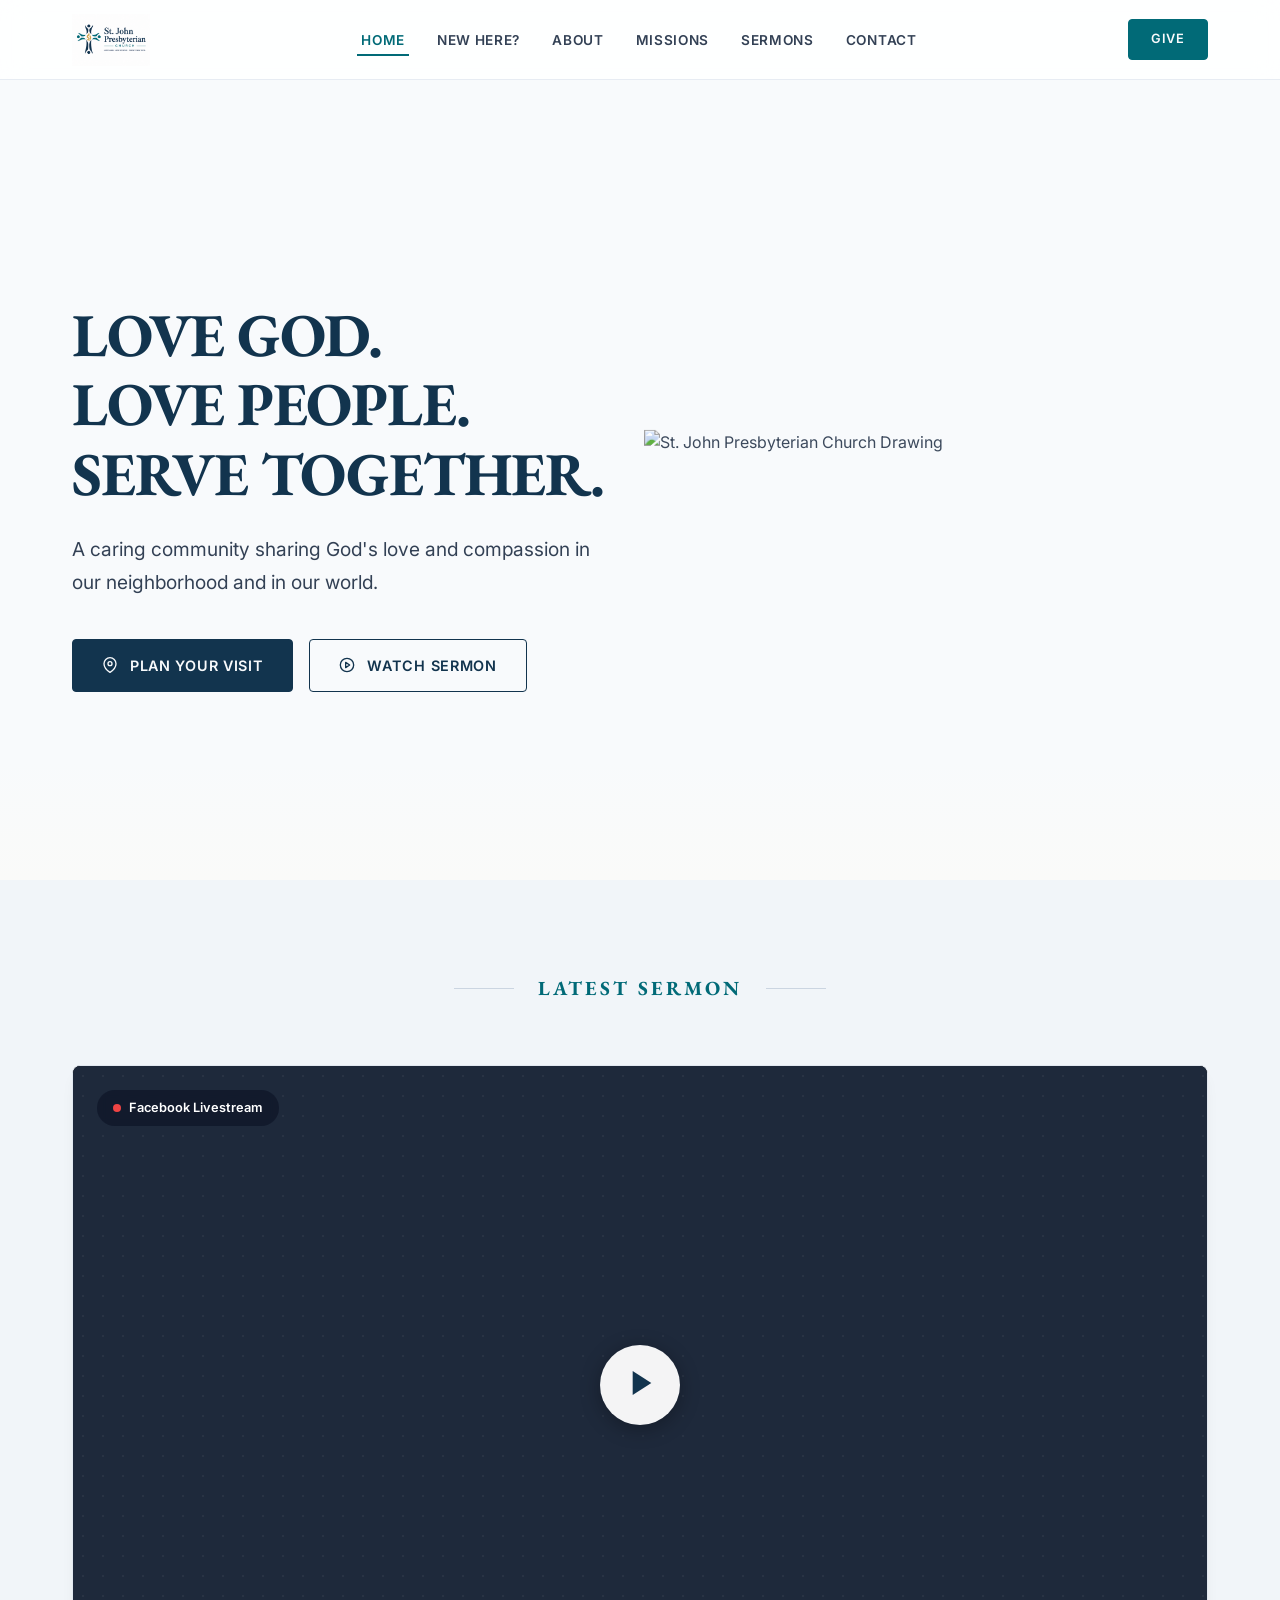
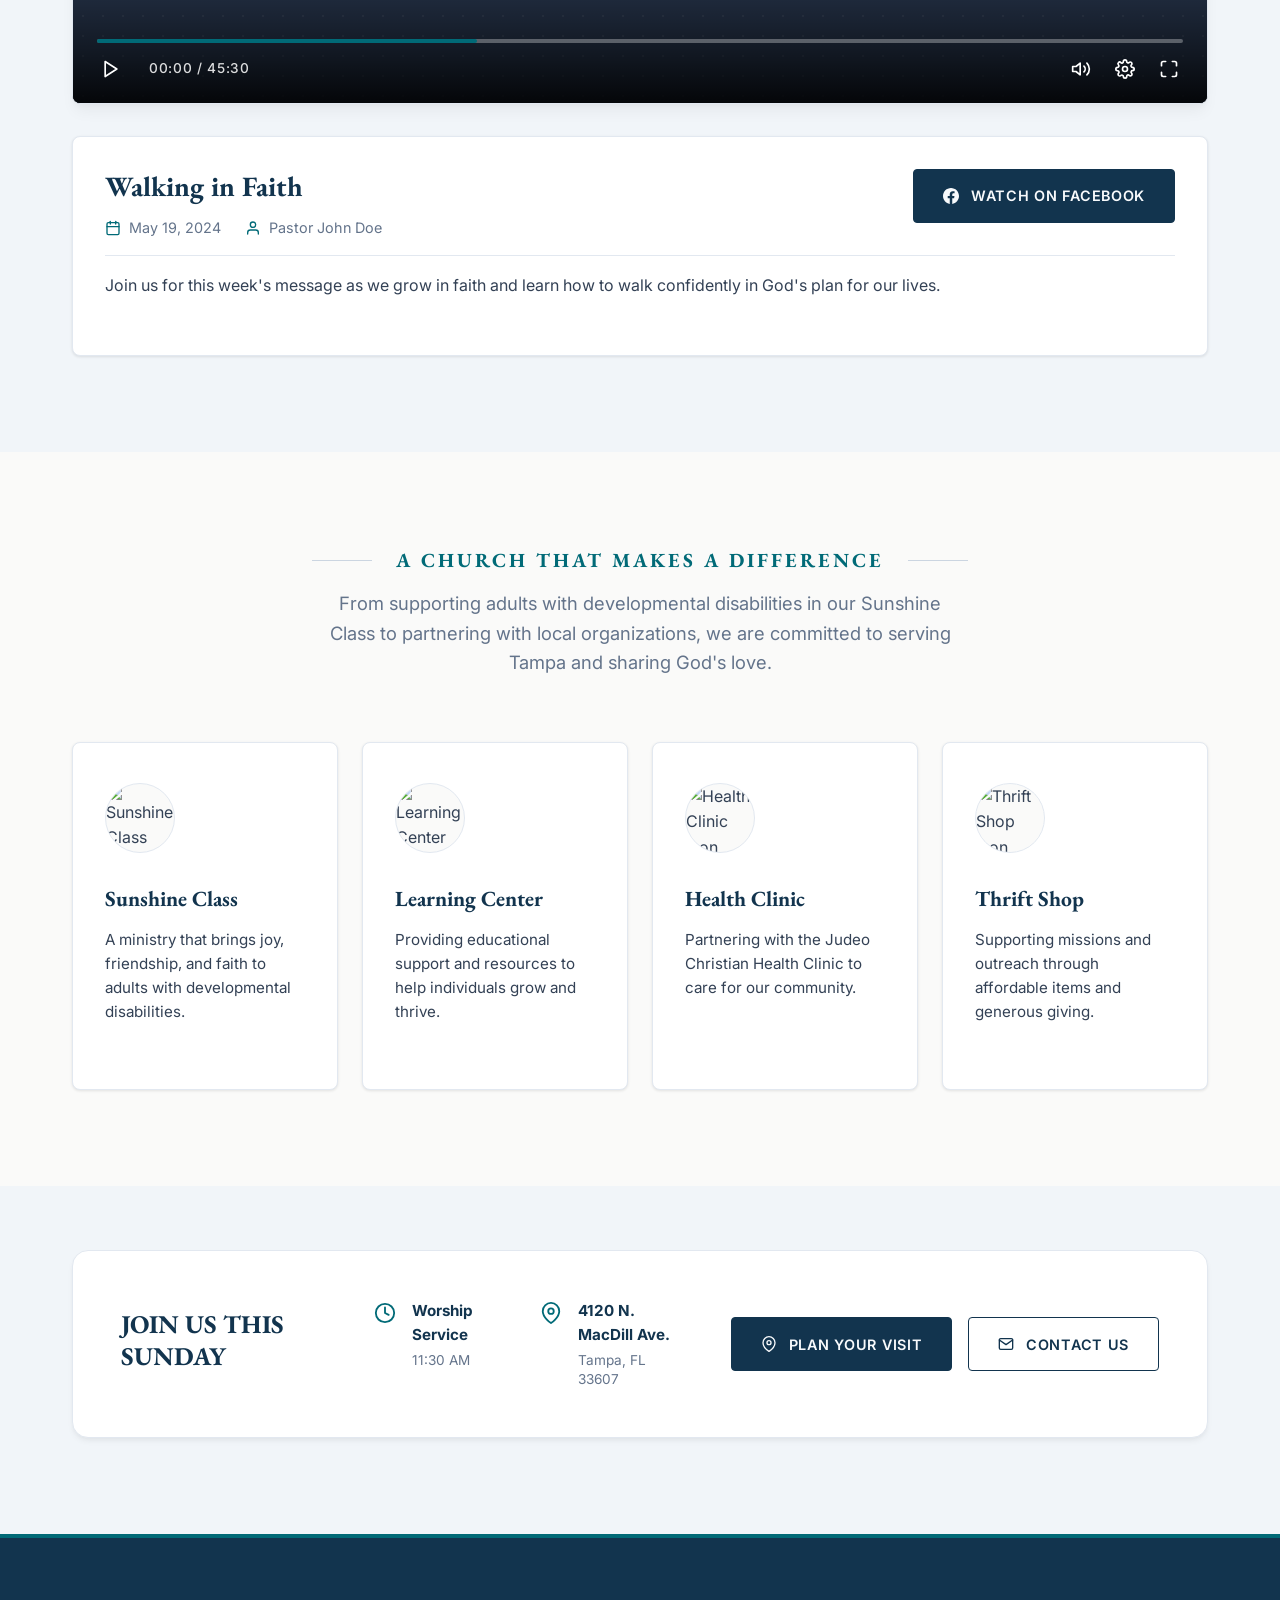
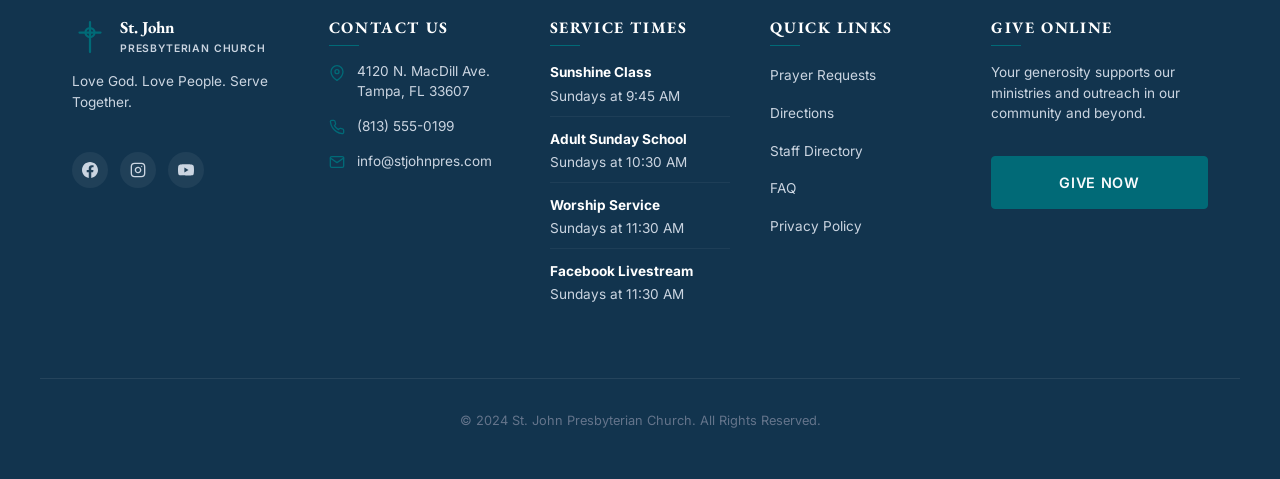
==== commit 5471544a: "Update index.html Changed images/logo.png to logo.png in <img src>" ====
--- a/index.html
+++ b/index.html
@@ -13,7 +13,7 @@
   <header class="header" id="main-header">
     <div class="container header-container">
       <a href="index.html" class="logo" id="header-logo-link">
-        <img src="images/logo.png" alt="St. John Presbyterian Church Logo" class="header-logo-img" id="header-logo-img">
+        <img src="logo.png" alt="St. John Presbyterian Church Logo" class="header-logo-img" id="header-logo-img">
       </a>
 
       <!-- Desktop Navigation Menu -->
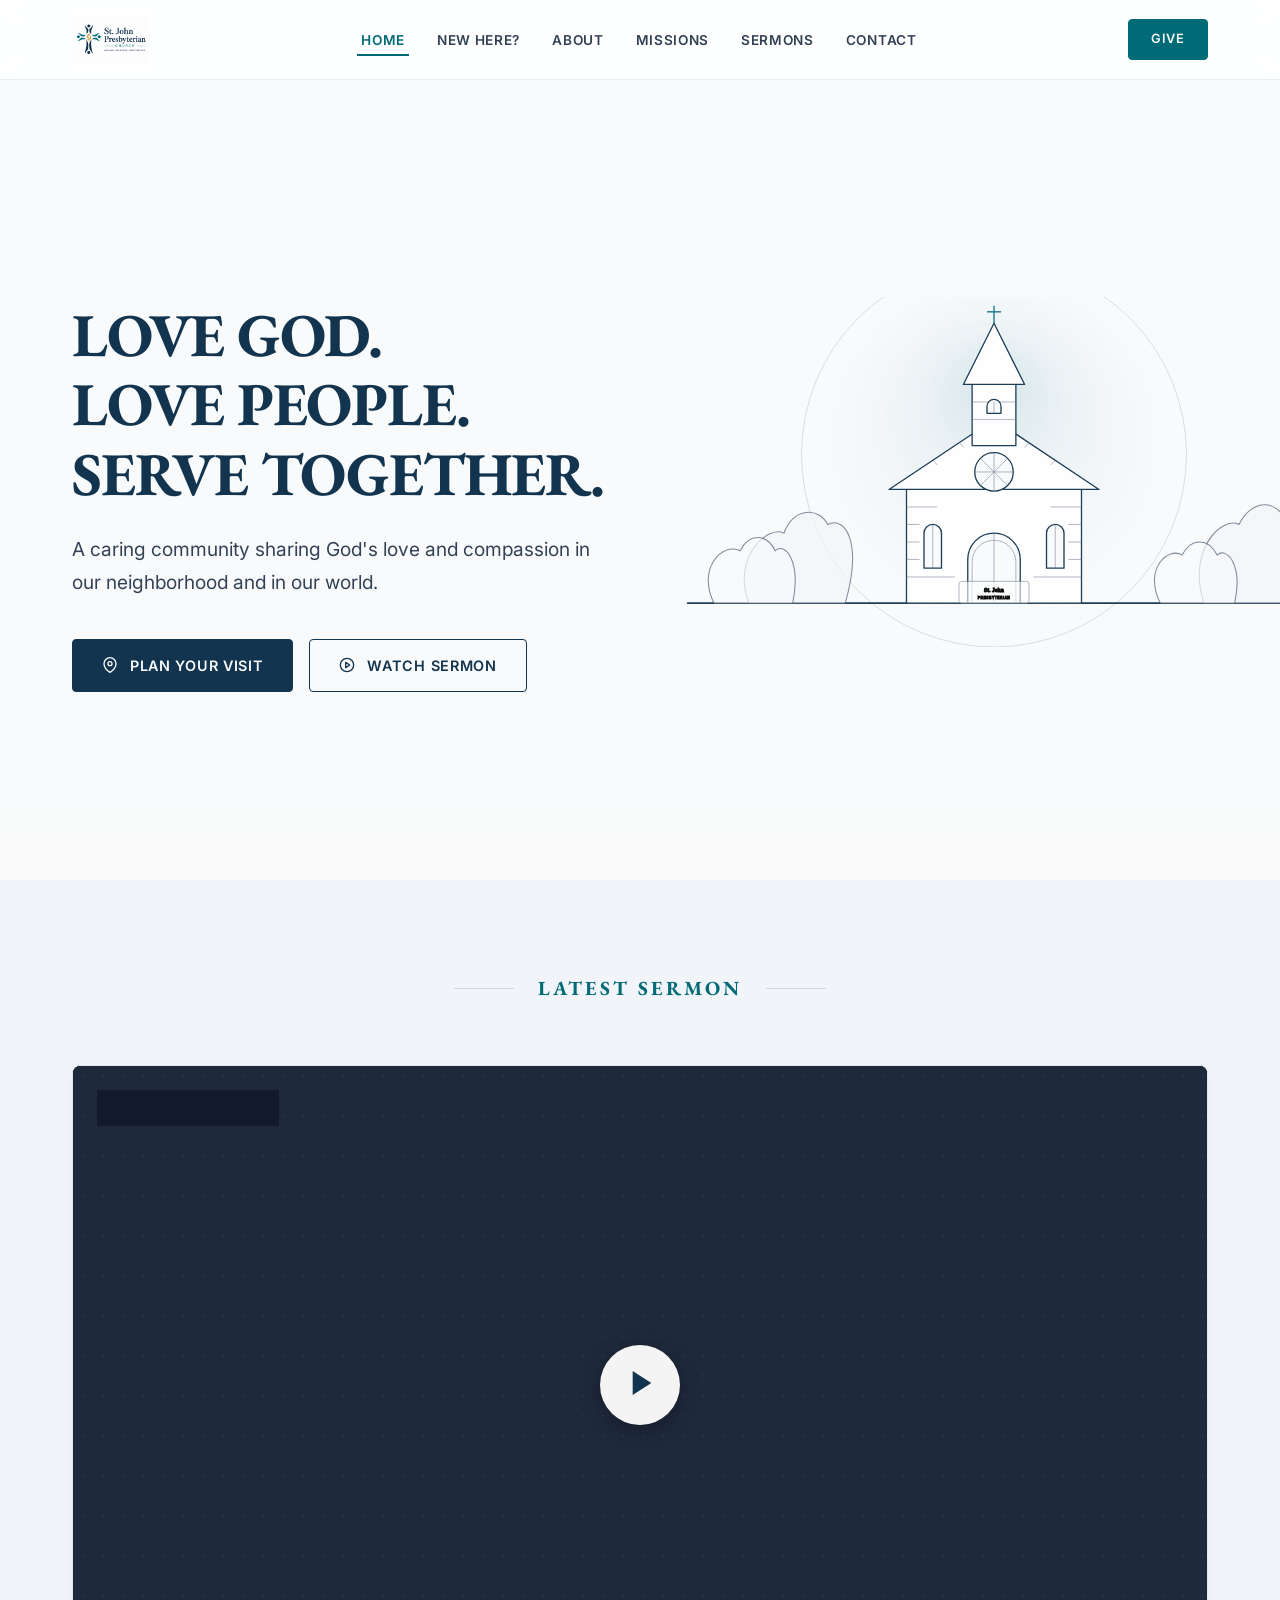
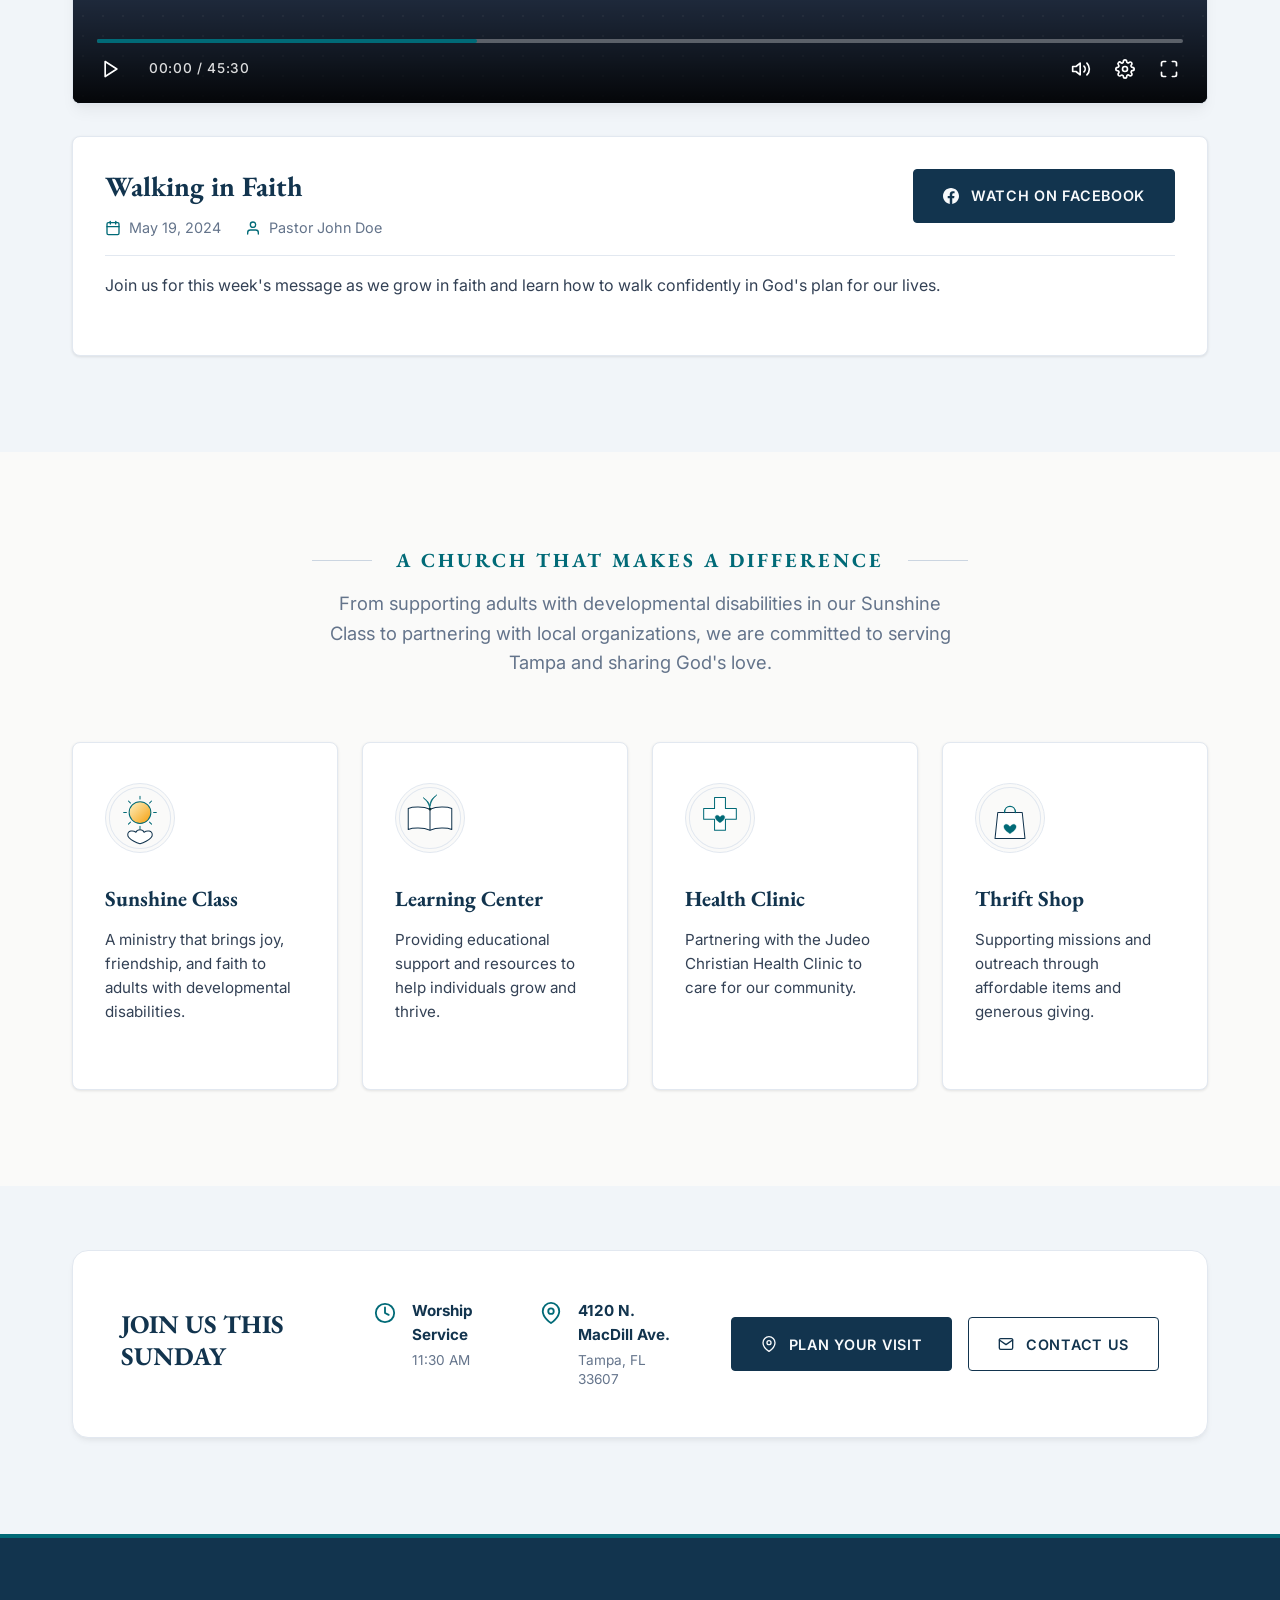
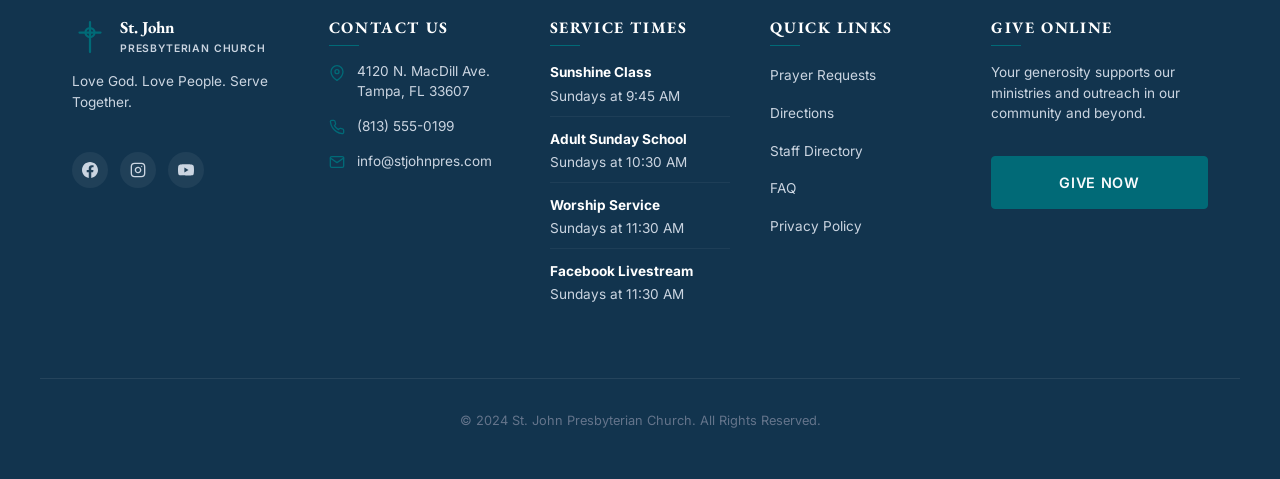
==== commit c2b3016f: "Update index.html" ====
--- a/index.html
+++ b/index.html
@@ -13,7 +13,7 @@
   <header class="header" id="main-header">
     <div class="container header-container">
       <a href="index.html" class="logo" id="header-logo-link">
-        <img src="logo.png" alt="St. John Presbyterian Church Logo" class="header-logo-img" id="header-logo-img">
+        <img src="images/logo.png" alt="St. John Presbyterian Church Logo" class="header-logo-img" id="header-logo-img">
       </a>
 
       <!-- Desktop Navigation Menu -->
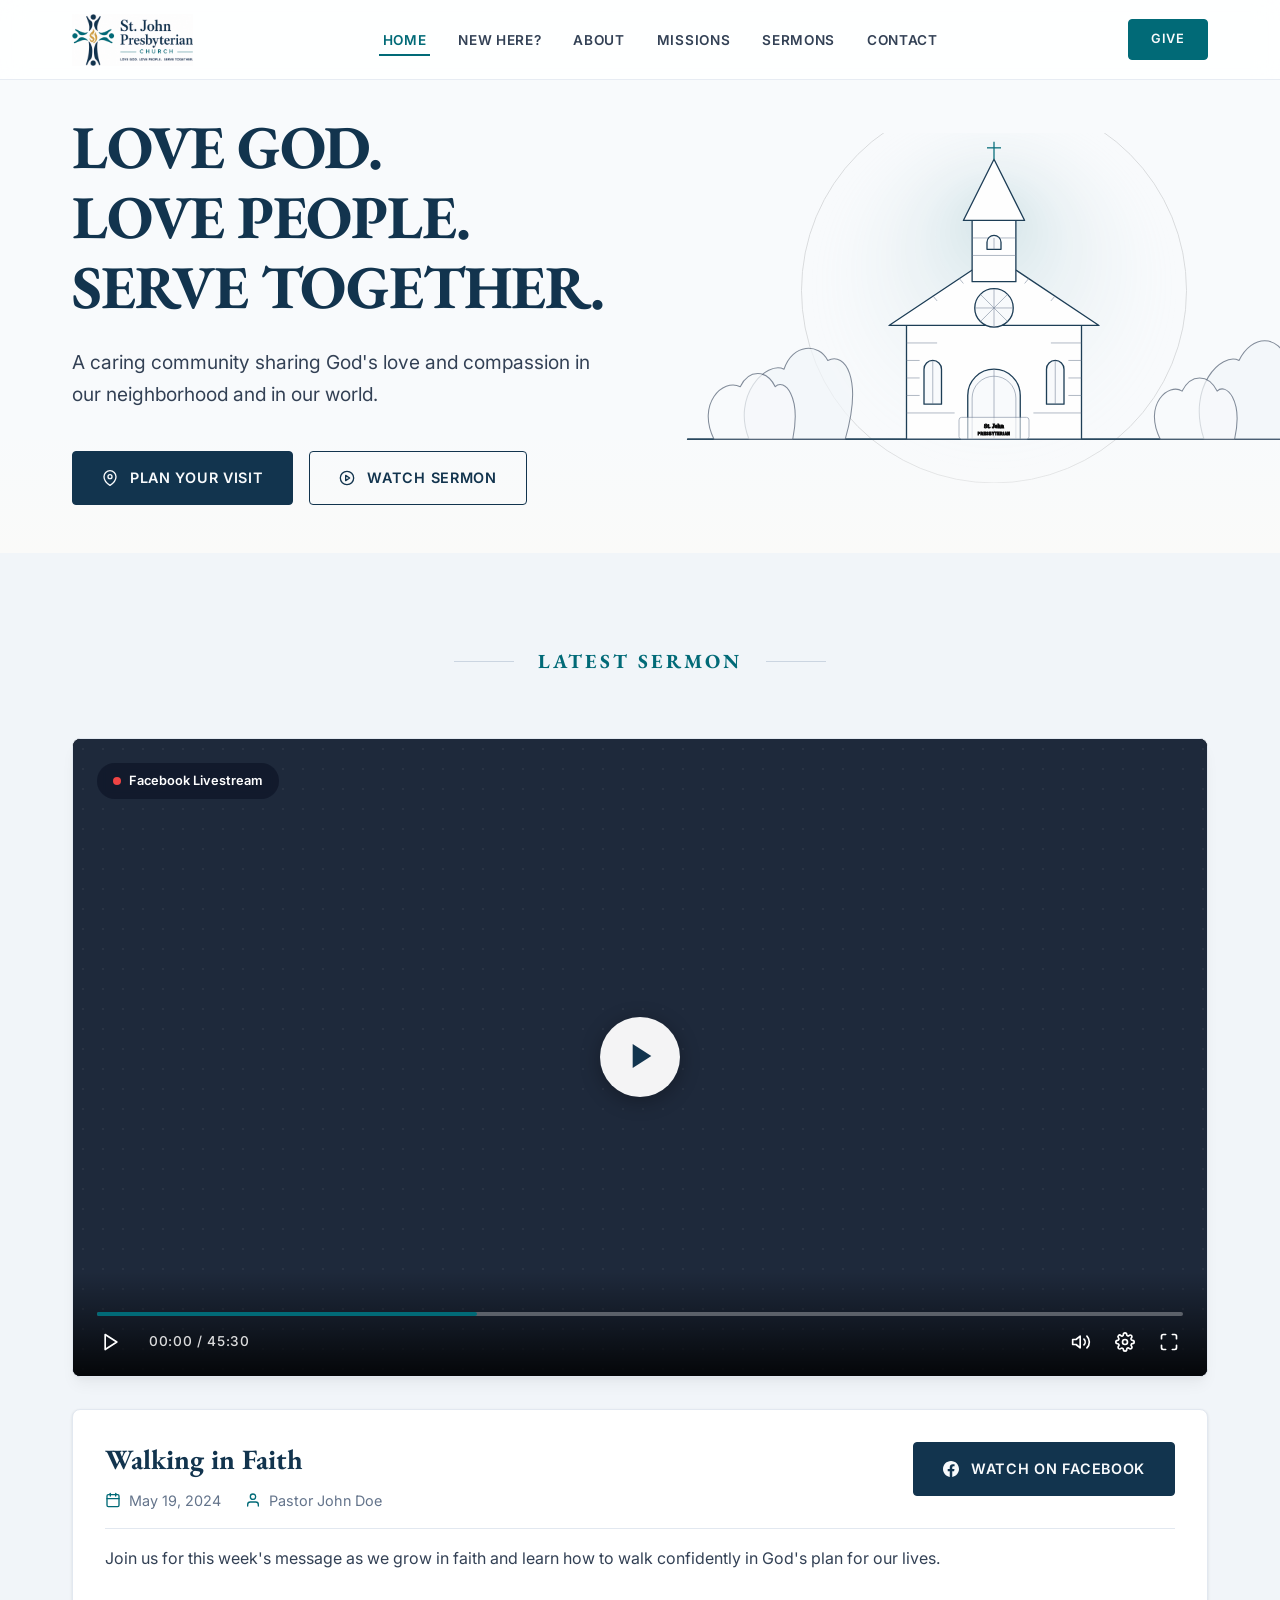
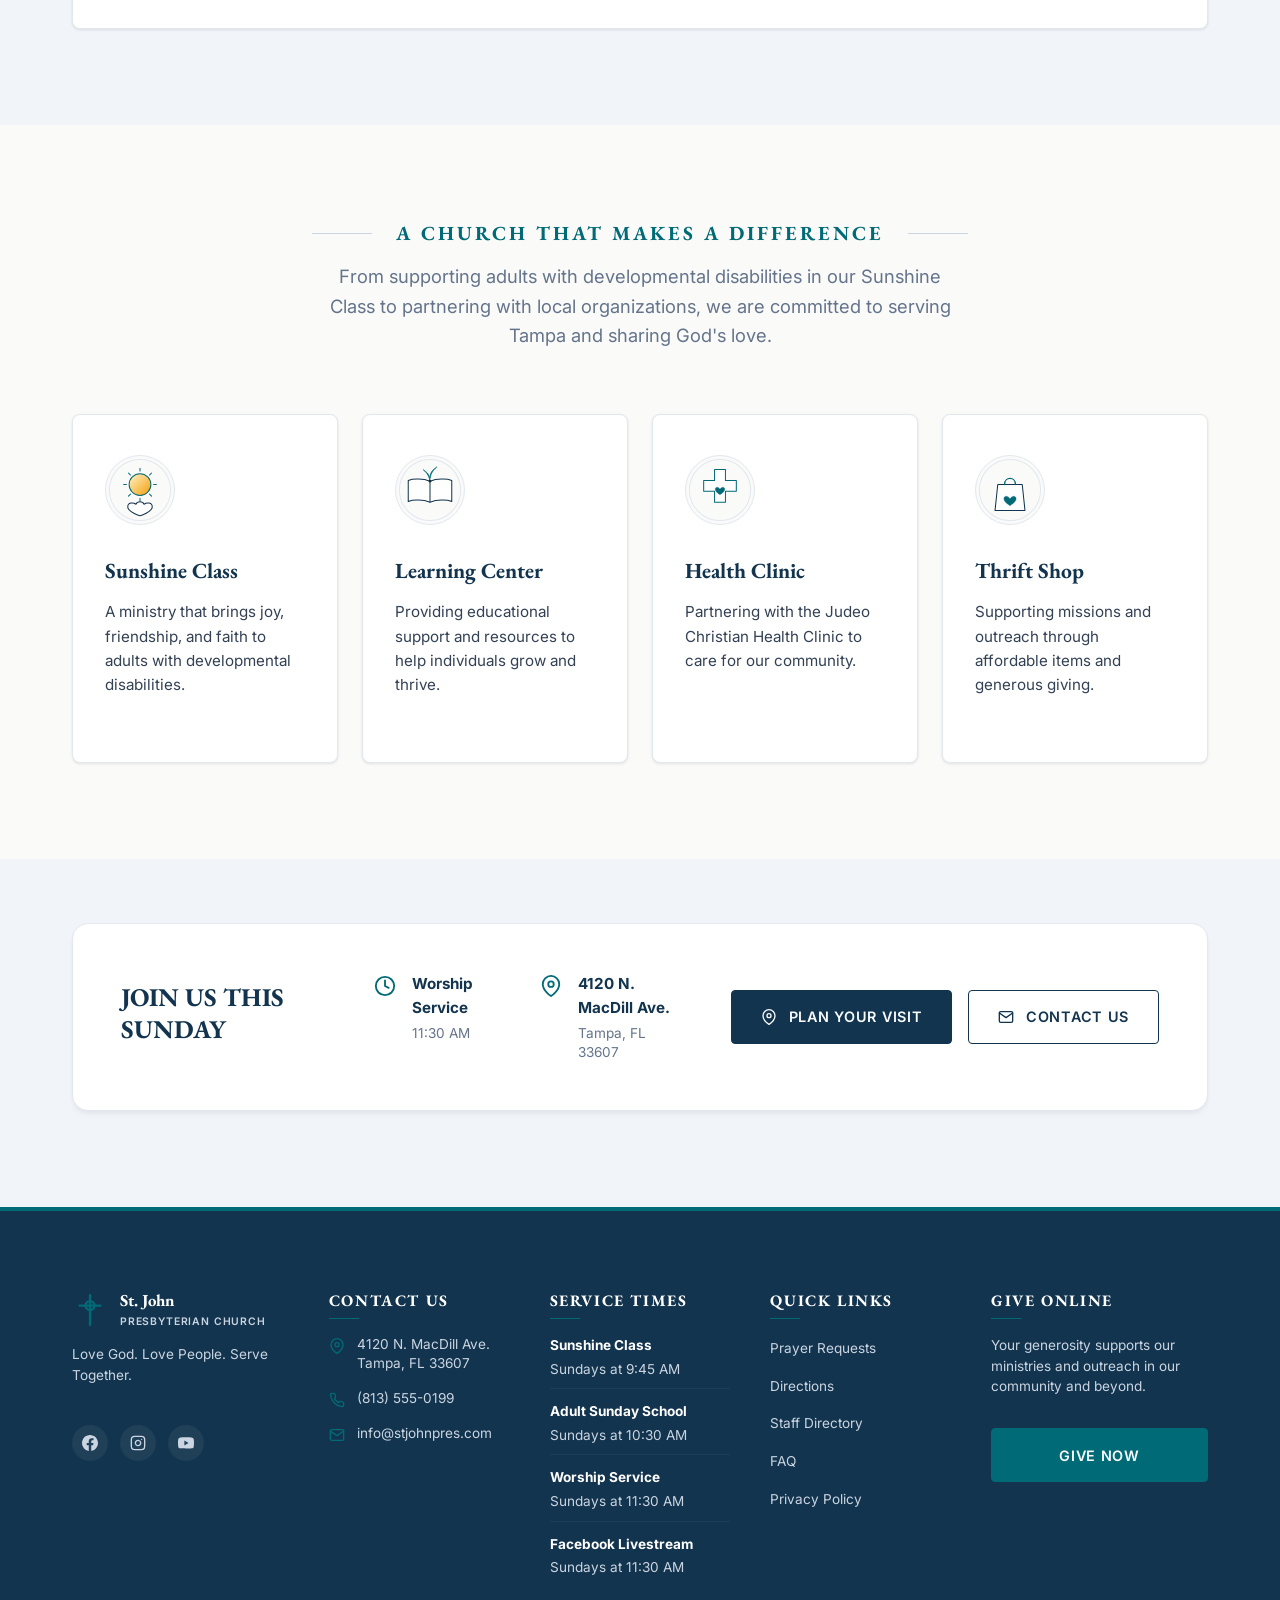
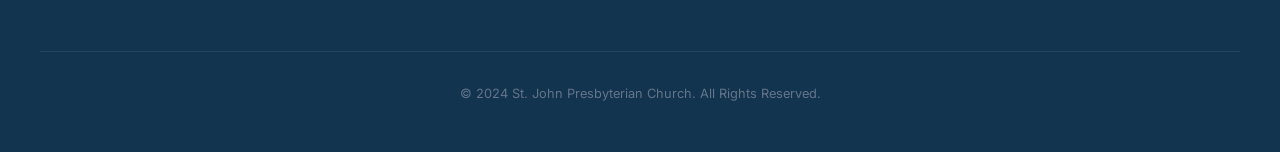
==== commit ab75d45e: "Add files via upload" ====
--- a/index.html
+++ b/index.html
@@ -44,6 +44,12 @@
   
   <!-- Mobile Drawer Menu -->
   <div class="mobile-drawer" id="mobile-menu-drawer">
+    <button class="drawer-close-btn" id="drawer-close-btn" aria-label="Close Navigation Menu">
+      <svg xmlns="http://www.w3.org/2000/svg" viewBox="0 0 24 24" fill="none" stroke="currentColor" stroke-width="2.5" stroke-linecap="round" stroke-linejoin="round" width="24" height="24">
+        <line x1="18" y1="6" x2="6" y2="18"></line>
+        <line x1="6" y1="6" x2="18" y2="18"></line>
+      </svg>
+    </button>
     <ul class="mobile-nav-list">
       <li><a href="index.html" class="mobile-nav-link active">Home</a></li>
       <li><a href="new-here.html" class="mobile-nav-link">New Here?</a></li>
--- a/style.css
+++ b/style.css
@@ -415,6 +415,26 @@
   transition: var(--transition-normal);
 }
 
+.drawer-close-btn {
+  position: absolute;
+  top: 1.25rem;
+  right: 1.25rem;
+  background: none;
+  border: none;
+  cursor: pointer;
+  padding: 0.5rem;
+  color: var(--color-primary-dark);
+  display: flex;
+  align-items: center;
+  justify-content: center;
+  border-radius: 50%;
+  transition: background-color 0.2s;
+}
+
+.drawer-close-btn:hover {
+  background-color: rgba(0, 0, 0, 0.06);
+}
+
 .mobile-drawer.open {
   right: 0;
 }
@@ -473,8 +493,9 @@
 /* --- Hero Sections --- */
 .hero-home {
   position: relative;
-  min-height: calc(100vh - 20px);
+  min-height: 520px;
   padding-top: calc(var(--header-height) + 2rem);
+  padding-bottom: 3rem;
   background-color: #f8fafc;
   display: flex;
   align-items: center;
@@ -2008,8 +2029,8 @@
 @media (max-width: 1024px) {
   .hero-home {
     min-height: auto;
-    padding-top: calc(var(--header-height) + 4rem);
-    padding-bottom: 6rem;
+    padding-top: calc(var(--header-height) + 3rem);
+    padding-bottom: 4rem;
   }
   
   .hero-content {
@@ -2165,14 +2186,62 @@
   .container {
     padding: 0 1.25rem;
   }
-  
+
+  /* Mobile hero: side-by-side layout matching wireframe */
+  .hero-home {
+    padding-top: calc(var(--header-height) + 1.5rem);
+    padding-bottom: 2rem;
+    min-height: auto;
+    align-items: flex-start;
+  }
+
+  .hero-home .container.grid-2 {
+    display: block;
+    position: relative;
+  }
+
+  .hero-content {
+    max-width: 60%;
+    text-align: left;
+  }
+
+  .hero-title {
+    font-size: clamp(1.6rem, 7vw, 2rem);
+    margin-bottom: 0.75rem;
+  }
+
+  .hero-subtitle {
+    font-size: 0.9rem;
+    margin-bottom: 1.5rem;
+  }
+
+  .hero-illustration-wrap {
+    position: absolute;
+    top: 50%;
+    right: -1rem;
+    transform: translateY(-50%);
+    width: 48%;
+    max-width: none;
+    display: block;
+    opacity: 0.9;
+  }
+
   .hero-buttons {
     flex-direction: column;
     gap: 0.75rem;
   }
   
   .hero-buttons .btn {
-    width: 100%;
+    width: auto;
+    align-self: flex-start;
+  }
+
+  /* Show mobile subtitle text */
+  .hero-subtitle .mobile-text {
+    display: inline !important;
+  }
+  .hero-subtitle .desktop-text {
+    display: none !important;
   }
 
   /* Transform Home page "A Church That Makes A Difference" grid to List with chevrons on mobile */
